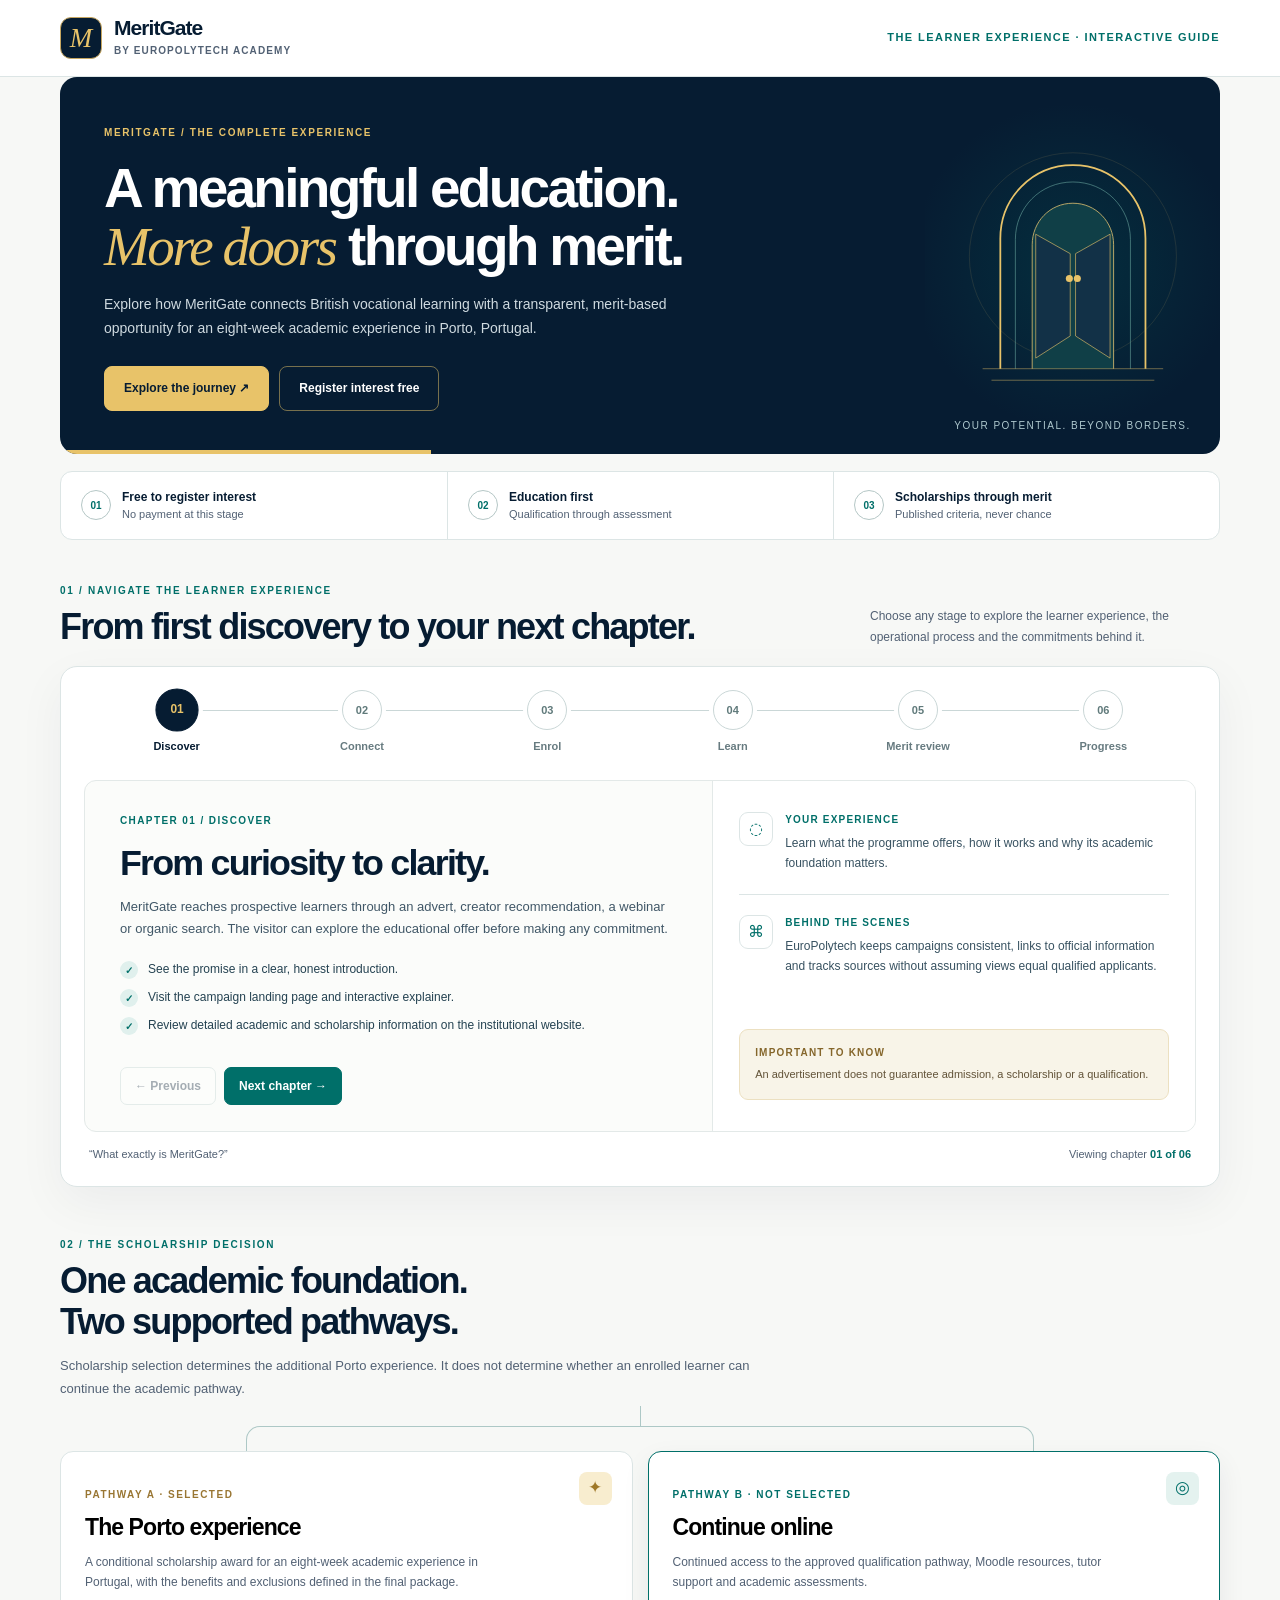
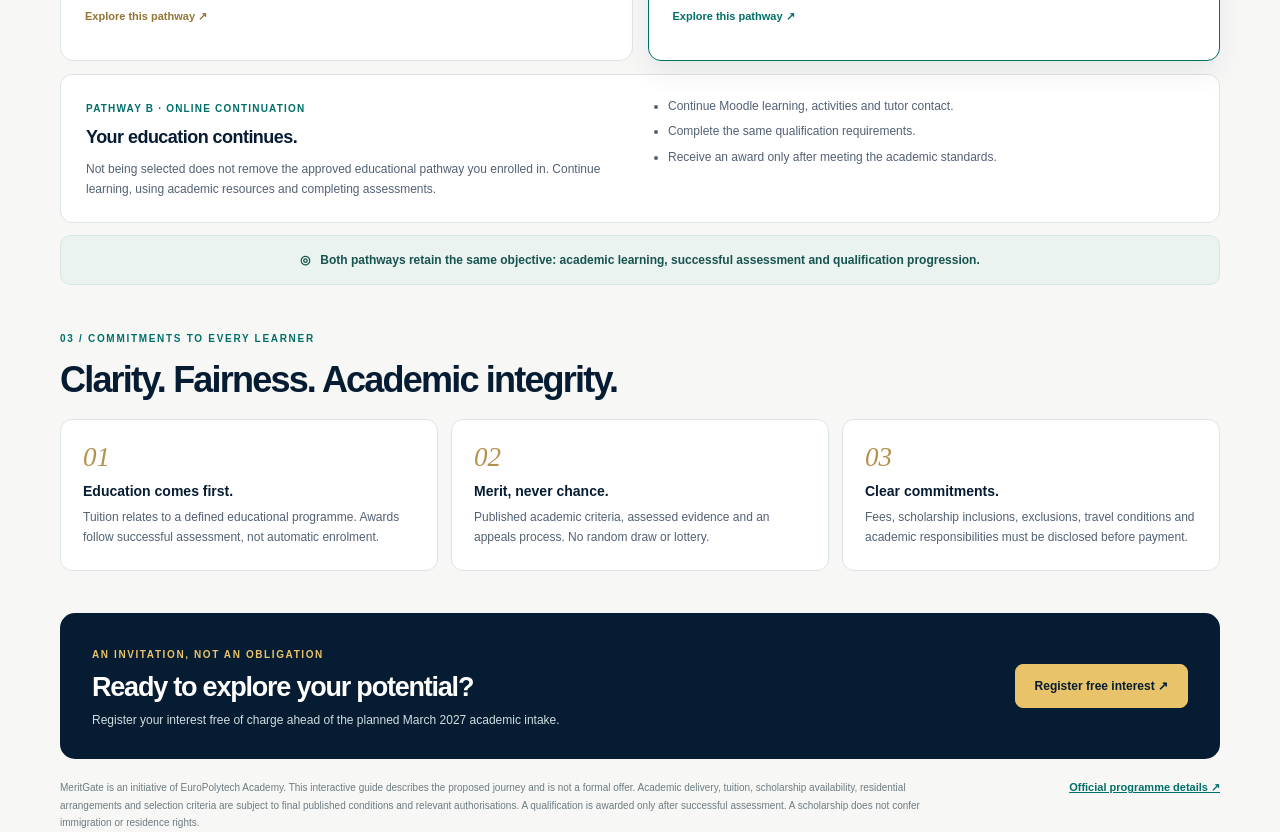
==== meritgate-journey/index.html @ 442c9c6f "Add self-contained MeritGate interactive learner journey" ====
<!doctype html>
<html lang="en-GB">
<head>
<meta charset="utf-8">
<meta name="viewport" content="width=device-width,initial-scale=1">
<meta name="theme-color" content="#061C32">
<meta name="description" content="Explore the MeritGate learner experience, from free interest registration and academic study to transparent merit-based scholarship selection and qualification completion.">
<title>MeritGate | Your Learner Journey</title>
<style>
:root{--navy:#061C32;--navy2:#123448;--teal:#006F69;--gold:#E8C369;--ivory:#FAF9F6;--slate:#526174;--line:#DCE5E5;--bg:#F7F8F6;--white:#fff;--font:Inter,'Segoe UI',Arial,sans-serif;--serif:Georgia,'Times New Roman',serif}
*{box-sizing:border-box}html{scroll-behavior:smooth}body{margin:0;background:var(--bg);font-family:var(--font);color:var(--navy);-webkit-font-smoothing:antialiased;font-size:14px;line-height:1.55}button,a{font:inherit}button:focus-visible,a:focus-visible,summary:focus-visible{outline:3px solid #28A399;outline-offset:4px}a{color:inherit}button{cursor:pointer}.layout{max-width:1216px;padding:0 28px;margin:0 auto}.skip{position:absolute;left:-999px}.skip:focus{left:10px;top:10px;background:#fff;z-index:50;padding:10px}
header{background:#fff;border-bottom:1px solid var(--line)}.masthead{display:flex;justify-content:space-between;align-items:center;min-height:76px;gap:20px}.wordmark{display:flex;align-items:center;gap:12px;text-decoration:none}.mark{width:42px;height:42px;border-radius:11px;background:var(--navy);border:1px solid #C6A660;color:var(--gold);font:italic 27px var(--serif);display:grid;place-items:center}.wm-title{font-size:21px;font-weight:800;letter-spacing:-.045em;line-height:1}.wm-sub{font-size:10px;letter-spacing:.11em;color:var(--slate);font-weight:700;text-transform:uppercase;margin-top:5px}.mast-tag{font-size:11px;color:var(--teal);font-weight:800;letter-spacing:.13em;text-transform:uppercase}
main{padding-top:24px;padding-bottom:26px}.hero{border-radius:17px;background:var(--navy);color:#fff;display:grid;grid-template-columns:minmax(0,1fr) 295px;min-height:310px;overflow:hidden;position:relative}.hero:after{content:"";position:absolute;bottom:0;left:0;width:32%;height:4px;background:var(--gold)}.hero-copy{padding:44px 44px 43px;position:relative;z-index:2}.eyebrow{color:var(--gold);text-transform:uppercase;letter-spacing:.16em;font-weight:800;font-size:10px}.hero h1{font-size:clamp(34px,4.3vw,59px);line-height:1.06;letter-spacing:-.05em;margin:16px 0 17px;max-width:750px;font-weight:770}.hero h1 em{font-family:var(--serif);font-weight:400;color:var(--gold);letter-spacing:-.045em}.hero p{color:#CFDAE0;font-size:14px;max-width:620px;line-height:1.7;margin:0 0 25px}.hero-buttons{display:flex;flex-wrap:wrap;gap:10px}.button{display:inline-flex;align-items:center;justify-content:center;text-align:center;gap:8px;font-weight:800;font-size:12px;text-decoration:none;border-radius:8px;padding:12px 19px;min-height:44px;transition:transform .2s,background .2s;cursor:pointer}.button:hover{transform:translateY(-2px)}.button-primary{background:var(--gold);border:1px solid var(--gold);color:var(--navy)}.button-primary:hover{background:#F1D68B}.button-outline{background:transparent;border:1px solid rgba(232,195,105,.5);color:#fff}.button-outline:hover{background:rgba(255,255,255,.07)}.arch{position:relative;display:flex;align-items:center;justify-content:center;background:radial-gradient(circle at center,rgba(0,111,105,.22),transparent 68%);min-height:310px}.arch svg{width:84%;height:auto}.arch-label{position:absolute;bottom:20px;font-size:10px;color:#AFC9CF;letter-spacing:.15em;text-transform:uppercase}
.facts{background:#fff;border:1px solid var(--line);border-radius:12px;display:grid;grid-template-columns:repeat(3,1fr);margin:17px 0 43px}.fact{padding:16px 20px;display:flex;align-items:center;gap:11px}.fact+.fact{border-left:1px solid var(--line)}.fact-n{display:grid;place-items:center;flex:0 0 30px;width:30px;height:30px;border:1px solid #B5C7C6;border-radius:50%;color:var(--teal);font-size:10px;font-weight:800}.fact strong{display:block;font-size:12px}.fact small{display:block;color:var(--slate);font-size:11px}
.section-head{display:flex;align-items:end;justify-content:space-between;gap:20px;margin-bottom:19px}.section-eyebrow{font-size:10px;letter-spacing:.17em;color:var(--teal);font-weight:850;text-transform:uppercase}.section-head h2,.split-intro h2{font-size:clamp(24px,3vw,36px);line-height:1.15;letter-spacing:-.05em;margin:7px 0 0}.section-head p{max-width:350px;margin:0;color:var(--slate);font-size:12px;line-height:1.7}
.explorer{border:1px solid var(--line);background:#fff;border-radius:17px;padding:23px;box-shadow:0 16px 48px rgba(6,28,50,.05)}.stages{position:relative;display:grid;grid-template-columns:repeat(6,1fr);margin-bottom:17px}.stages:before{content:"";position:absolute;height:1px;background:#CAD7D7;top:20px;left:8%;right:8%}.stage{background:transparent;border:0;color:#677B80;text-align:center;position:relative;display:flex;flex-direction:column;align-items:center;gap:8px;padding:0 5px 8px;min-width:0;cursor:pointer;font-size:11px;font-weight:800}.stage-dot{height:40px;width:40px;border-radius:50%;border:1px solid #CAD7D7;display:grid;place-items:center;background:#fff;box-shadow:0 0 0 4px #fff;color:#607A7B;font-size:11px;transition:background .2s,color .2s,border-color .2s,transform .2s}.stage[aria-selected="true"] .stage-dot{background:var(--navy);border-color:var(--navy);color:var(--gold);transform:scale(1.08)}.stage[aria-selected="true"]{color:var(--navy)}.stage.done .stage-dot{background:var(--teal);border-color:var(--teal);color:#fff}
.chapter{display:grid;grid-template-columns:minmax(0,1.13fr) minmax(260px,.87fr);min-height:352px;border:1px solid #E3E9E8;border-radius:12px;overflow:hidden;background:#FBFCFA}.chapter-main{padding:32px 35px 26px;display:flex;flex-direction:column}.chapter-kicker{font-size:10px;letter-spacing:.14em;color:var(--teal);font-weight:850;text-transform:uppercase}.chapter-main h3{font-size:clamp(25px,2.8vw,37px);line-height:1.14;letter-spacing:-.05em;margin:14px 0 12px}.chapter-main>p{color:#405767;font-size:13px;line-height:1.73;margin:0}.checkpoints{padding:0;margin:20px 0 19px;list-style:none;display:grid;gap:9px}.checkpoints li{display:flex;align-items:flex-start;gap:10px;color:#244251;font-size:12px;line-height:1.56}.checkpoints li:before{content:"✓";display:grid;place-items:center;background:#E0F0ED;color:var(--teal);border-radius:50%;width:18px;height:18px;flex:0 0 18px;font-size:10px;font-weight:850;margin-top:1px}.chapter-nav{margin-top:auto;display:flex;gap:8px;align-items:center}.stepbtn{border:1px solid #BBD0CD;color:var(--navy);background:#fff;border-radius:7px;padding:9px 14px;font-size:12px;font-weight:800;cursor:pointer}.stepbtn:hover:not(:disabled){background:#E6F1EF}.stepbtn.next{background:var(--teal);border-color:var(--teal);color:#fff}.stepbtn.next:hover{background:#005651}.stepbtn:disabled{opacity:.35;cursor:not-allowed}.chapter-side{border-left:1px solid #E3E9E8;background:#fff;padding:31px 26px;display:flex;flex-direction:column;gap:21px}.context{display:flex;gap:12px}.context-icon{flex:0 0 34px;width:34px;height:34px;border:1px solid var(--line);border-radius:9px;color:var(--teal);font-size:16px;display:grid;place-items:center}.context label{display:block;font-size:10px;color:var(--teal);text-transform:uppercase;letter-spacing:.12em;font-weight:850;margin-bottom:5px}.context p{color:#385261;font-size:12px;line-height:1.7;margin:0}.context+.context{border-top:1px solid var(--line);padding-top:20px}.assurance{margin-top:auto;background:#F8F4E8;border:1px solid #ECE0C1;padding:15px;border-radius:9px}.assurance strong{display:block;color:#85662B;font-size:10px;text-transform:uppercase;letter-spacing:.12em;margin-bottom:5px}.assurance p{font-size:11px;color:#625338;line-height:1.7;margin:0}.meta{display:flex;justify-content:space-between;gap:12px;padding:14px 5px 0;font-size:11px;color:var(--slate)}.meta strong{color:var(--teal)}
.split{margin:50px 0 0}.split-intro{max-width:740px}.split-intro p{color:var(--slate);font-size:13px;line-height:1.7;margin:13px 0 0}.fork{height:45px;width:68%;margin:6px auto 0;position:relative}.fork:before{content:"";position:absolute;left:50%;top:0;height:20px;border-left:1px solid #ADC8C6}.fork:after{content:"";position:absolute;left:0;right:0;top:20px;height:25px;border-left:1px solid #ADC8C6;border-right:1px solid #ADC8C6;border-top:1px solid #ADC8C6;border-radius:14px 14px 0 0}
.routes{display:grid;grid-template-columns:1fr 1fr;gap:15px}.route{position:relative;min-height:210px;padding:24px;border:1px solid var(--line);background:#fff;border-radius:13px;text-align:left;cursor:pointer;transition:transform .2s,border-color .2s,box-shadow .2s}.route:hover{transform:translateY(-3px)}.route[aria-pressed=true]{border-color:var(--teal);box-shadow:0 11px 28px rgba(6,28,50,.075)}.route.scholar[aria-pressed=true]{border-color:#C5A252}.route-kicker{display:block;font-size:10px;letter-spacing:.15em;text-transform:uppercase;color:var(--teal);font-weight:850}.scholar .route-kicker{color:#997633}.route h3{font-size:23px;letter-spacing:-.04em;line-height:1.15;margin:12px 0}.route p{font-size:12px;line-height:1.66;color:var(--slate);margin:0;max-width:440px}.route-more{display:block;color:var(--teal);font-weight:850;font-size:11px;margin-top:15px}.scholar .route-more{color:#947333}.route-symbol{position:absolute;right:20px;top:20px;width:33px;height:33px;border-radius:8px;display:grid;place-items:center;background:#E4F2EF;color:var(--teal);font-size:17px}.scholar .route-symbol{background:#F8EDCF;color:#9F7828}.route-info{display:grid;grid-template-columns:1fr 1fr;gap:20px;background:#fff;border:1px solid var(--line);padding:22px 25px;border-radius:12px;margin-top:13px;min-height:137px}.route-info small{color:var(--teal);font-weight:850;letter-spacing:.12em;font-size:10px;text-transform:uppercase}.route-info h4{font-size:18px;letter-spacing:-.03em;margin:6px 0 8px}.route-info p,.route-info li{font-size:12px;color:var(--slate);line-height:1.65}.route-info p{margin:0}.route-info ul{margin:0;padding-left:18px}.route-info li+li{margin-top:6px}.converge{margin-top:12px;display:flex;align-items:center;justify-content:center;gap:10px;border:1px solid #D6E6E2;background:#EAF3F0;padding:15px;border-radius:10px;color:#17534F;font-size:12px;font-weight:800;text-align:center}
.principles{margin:46px 0 0}.principle-grid{display:grid;grid-template-columns:repeat(3,1fr);gap:13px;margin-top:19px}.principle{background:#fff;border:1px solid var(--line);border-radius:12px;padding:22px;min-height:145px}.principle b{font:italic 27px var(--serif);color:#B5914E;font-weight:400}.principle h3{font-size:14px;margin:8px 0 5px}.principle p{font-size:12px;color:var(--slate);line-height:1.65;margin:0}.closing{margin-top:42px;background:var(--navy);color:#fff;border-radius:15px;padding:30px 32px;display:flex;justify-content:space-between;align-items:center;gap:20px}.closing h2{letter-spacing:-.045em;font-size:27px;line-height:1.2;margin:7px 0}.closing p{font-size:12px;color:#CFDFE0;margin:0}.closing .button{flex-shrink:0}.footer{padding-top:20px;display:flex;gap:20px;align-items:start;justify-content:space-between}.footer p{font-size:10px;line-height:1.75;color:#6C7B81;margin:0;max-width:880px}.footer a{font-size:11px;font-weight:800;color:var(--teal);white-space:nowrap}
@media(max-width:880px){.hero{grid-template-columns:1fr 220px}.hero-copy{padding:32px}.chapter-main{padding:26px}.chapter-side{padding:24px 20px}.fact{padding:14px}.arch{min-height:275px}}
@media(max-width:700px){.layout{padding:0 14px}.masthead{min-height:68px}.mast-tag{display:none}main{padding-top:13px}.hero{display:block}.hero-copy{padding:32px 23px}.hero h1{font-size:clamp(34px,9vw,49px)}.arch{display:none}.hero-buttons{align-items:stretch}.facts{grid-template-columns:1fr;margin:13px 0 33px}.fact+.fact{border-left:0;border-top:1px solid var(--line)}.fact{padding:11px 16px}.section-head{display:block}.section-head p{margin-top:8px;max-width:none}.explorer{padding:12px;border-radius:14px}.stages{overflow-x:auto;grid-template-columns:repeat(6,82px);padding-bottom:8px;scrollbar-width:thin}.stages:before{display:none}.stage-dot{height:36px;width:36px}.stage{font-size:10px}.chapter{display:block}.chapter-main{padding:25px 20px}.chapter-main h3{font-size:28px}.chapter-side{border-left:0;border-top:1px solid var(--line);padding:22px 20px}.meta{display:block}.meta strong{display:block}.split{margin-top:35px}.fork{display:none}.routes{grid-template-columns:1fr;gap:10px}.route{min-height:0;padding:22px}.route-info{grid-template-columns:1fr;gap:11px;padding:18px}.principle-grid{grid-template-columns:1fr;gap:9px}.principle{min-height:0;padding:17px}.closing{display:block;padding:25px 21px}.closing .button{margin-top:18px;width:100%}.footer{display:block}.footer a{display:block;margin-top:12px}}
@media(max-width:370px){.hero-buttons .button{width:100%}.chapter-main{padding:21px 16px}.chapter-side{padding:20px 16px}}
@media(prefers-reduced-motion:reduce){html{scroll-behavior:auto}*,*:before,*:after{animation-duration:.01ms!important;transition-duration:.01ms!important}}
</style>
</head>
<body>
<a href="#chapters" class="skip">Skip to the journey</a>
<header><div class="layout masthead"><a href="https://www.europolytech.academy/meritgate" target="_blank" rel="noopener noreferrer" class="wordmark" aria-label="MeritGate by EuroPolytech Academy"><span class="mark" aria-hidden="true">M</span><span><span class="wm-title" style="display:block">MeritGate</span><span class="wm-sub" style="display:block">By EuroPolytech Academy</span></span></a><span class="mast-tag">The learner experience · Interactive guide</span></div></header>
<main class="layout">
<section class="hero"><div class="hero-copy"><span class="eyebrow">MeritGate / The complete experience</span><h1>A meaningful education.<br><em>More doors</em> through merit.</h1><p>Explore how MeritGate connects British vocational learning with a transparent, merit-based opportunity for an eight-week academic experience in Porto, Portugal.</p><div class="hero-buttons"><a class="button button-primary" href="#chapters">Explore the journey ↗</a><a class="button button-outline" href="https://forms.europolytech.academy/EuroPolytech/form/MeritGateRegisterInterest/formperma/xgfq8o-lTHXMMDfrGwgv1NJzzJcaIvkWSnB210uYNP4" target="_blank" rel="noopener noreferrer">Register interest free</a></div></div><div class="arch" aria-hidden="true"><svg viewBox="0 0 280 310" fill="none"><circle cx="140" cy="145" r="117" stroke="#E8C369" stroke-opacity=".13"/><path d="M58 272V125C58 79 94 42 140 42c46 0 82 37 82 83v147" stroke="#E8C369" stroke-width="2"/><path d="M75 272V126c0-36 28-65 65-65s65 29 65 65v146" stroke="#74B1A9" stroke-opacity=".6"/><path d="M94 272V132c0-26 20-47 46-47s46 21 46 47v140" fill="#103F47" stroke="#CDB46C"/><path d="m98 260 39-25V142l-39-22zM182 260l-39-25v-93l39-22z" fill="#123147" stroke="#E8C369" stroke-opacity=".7"/><circle cx="136" cy="170" r="4" fill="#E8C369"/><circle cx="145" cy="170" r="4" fill="#E8C369"/><path d="M38 272h204M48 285h184" stroke="#E8C369" stroke-opacity=".5"/></svg><span class="arch-label">Your Potential. Beyond Borders.</span></div></section>
<div class="facts"><div class="fact"><span class="fact-n">01</span><span><strong>Free to register interest</strong><small>No payment at this stage</small></span></div><div class="fact"><span class="fact-n">02</span><span><strong>Education first</strong><small>Qualification through assessment</small></span></div><div class="fact"><span class="fact-n">03</span><span><strong>Scholarships through merit</strong><small>Published criteria, never chance</small></span></div></div>
<section id="chapters" aria-labelledby="chaptersTitle"><div class="section-head"><div><div class="section-eyebrow">01 / Navigate the learner experience</div><h2 id="chaptersTitle">From first discovery to your next chapter.</h2></div><p>Choose any stage to explore the learner experience, the operational process and the commitments behind it.</p></div>
<div class="explorer"><div class="stages" role="tablist" aria-label="Journey chapters" id="stages">
<button type="button" class="stage" role="tab" data-i="0" aria-selected="true" aria-controls="chapter" id="tab0"><span class="stage-dot">01</span><span>Discover</span></button>
<button type="button" class="stage" role="tab" data-i="1" aria-selected="false" aria-controls="chapter" id="tab1"><span class="stage-dot">02</span><span>Connect</span></button>
<button type="button" class="stage" role="tab" data-i="2" aria-selected="false" aria-controls="chapter" id="tab2"><span class="stage-dot">03</span><span>Enrol</span></button>
<button type="button" class="stage" role="tab" data-i="3" aria-selected="false" aria-controls="chapter" id="tab3"><span class="stage-dot">04</span><span>Learn</span></button>
<button type="button" class="stage" role="tab" data-i="4" aria-selected="false" aria-controls="chapter" id="tab4"><span class="stage-dot">05</span><span>Merit review</span></button>
<button type="button" class="stage" role="tab" data-i="5" aria-selected="false" aria-controls="chapter" id="tab5"><span class="stage-dot">06</span><span>Progress</span></button>
</div>
<div class="chapter" id="chapter" role="tabpanel" tabindex="0" aria-labelledby="tab0"><div class="chapter-main"><span class="chapter-kicker" id="chapterKicker">Chapter 01 / Discover</span><h3 id="chapterTitle">From curiosity to clarity.</h3><p id="chapterText">The programme becomes visible through an advert, creator recommendation, an information session or organic search. The learner can explore the academic proposition before committing.</p><ul class="checkpoints" id="checkpoints"></ul><div class="chapter-nav"><button id="prev" type="button" class="stepbtn">← Previous</button><button id="next" type="button" class="stepbtn next">Next chapter →</button></div></div><div class="chapter-side"><div class="context"><span class="context-icon" aria-hidden="true">◌</span><div><label>Your experience</label><p id="experience"></p></div></div><div class="context"><span class="context-icon" aria-hidden="true">⌘</span><div><label>Behind the scenes</label><p id="operations"></p></div></div><div class="assurance"><strong>Important to know</strong><p id="assurance"></p></div></div></div><div class="meta"><span id="question">“What exactly is MeritGate?”</span><span>Viewing chapter <strong id="counter">01 of 06</strong></span></div></div></section>
<section class="split" id="outcomes"><div class="split-intro"><div class="section-eyebrow">02 / The scholarship decision</div><h2>One academic foundation.<br>Two supported pathways.</h2><p>Scholarship selection determines the additional Porto experience. It does not determine whether an enrolled learner can continue the academic pathway.</p></div><div class="fork" aria-hidden="true"></div>
<div class="routes" role="group" aria-label="Select a scholarship outcome">
<button class="route scholar" id="scholar" type="button" aria-pressed="false"><span class="route-symbol" aria-hidden="true">✦</span><span class="route-kicker">Pathway A · Selected</span><h3>The Porto experience</h3><p>A conditional scholarship award for an eight-week academic experience in Portugal, with the benefits and exclusions defined in the final package.</p><span class="route-more">Explore this pathway ↗</span></button>
<button class="route" id="online" type="button" aria-pressed="true"><span class="route-symbol" aria-hidden="true">◎</span><span class="route-kicker">Pathway B · Not selected</span><h3>Continue online</h3><p>Continued access to the approved qualification pathway, Moodle resources, tutor support and academic assessments.</p><span class="route-more">Explore this pathway ↗</span></button>
</div>
<div class="route-info" id="route-info" aria-live="polite" aria-atomic="true"><div><small id="routeKicker">Pathway B · Not selected</small><h4 id="routeTitle"></h4><p id="routeText"></p></div><ul id="routeBullets"></ul></div>
<div class="converge"><span aria-hidden="true">◎</span> Both pathways retain the same objective: academic learning, successful assessment and qualification progression.</div></section>
<section class="principles" aria-labelledby="pTitle"><div class="section-eyebrow">03 / Commitments to every learner</div><div class="section-head" style="margin-top:5px"><h2 id="pTitle">Clarity. Fairness. Academic integrity.</h2></div><div class="principle-grid"><div class="principle"><b>01</b><h3>Education comes first.</h3><p>Tuition relates to a defined educational programme. Awards follow successful assessment, not automatic enrolment.</p></div><div class="principle"><b>02</b><h3>Merit, never chance.</h3><p>Published academic criteria, assessed evidence and an appeals process. No random draw or lottery.</p></div><div class="principle"><b>03</b><h3>Clear commitments.</h3><p>Fees, scholarship inclusions, exclusions, travel conditions and academic responsibilities must be disclosed before payment.</p></div></div></section>
<section class="closing"><div><span class="eyebrow">An invitation, not an obligation</span><h2>Ready to explore your potential?</h2><p>Register your interest free of charge ahead of the planned March 2027 academic intake.</p></div><a class="button button-primary" href="https://forms.europolytech.academy/EuroPolytech/form/MeritGateRegisterInterest/formperma/xgfq8o-lTHXMMDfrGwgv1NJzzJcaIvkWSnB210uYNP4" target="_blank" rel="noopener noreferrer">Register free interest ↗</a></section>
<footer class="footer"><p>MeritGate is an initiative of EuroPolytech Academy. This interactive guide describes the proposed journey and is not a formal offer. Academic delivery, tuition, scholarship availability, residential arrangements and selection criteria are subject to final published conditions and relevant authorisations. A qualification is awarded only after successful assessment. A scholarship does not confer immigration or residence rights.</p><a target="_blank" rel="noopener noreferrer" href="https://www.europolytech.academy/meritgate">Official programme details ↗</a></footer>
</main>
<script>
(function(){
'use strict';
var data=[
{n:'Discover',title:'From curiosity to clarity.',desc:'MeritGate reaches prospective learners through an advert, creator recommendation, a webinar or organic search. The visitor can explore the educational offer before making any commitment.',items:['See the promise in a clear, honest introduction.','Visit the campaign landing page and interactive explainer.','Review detailed academic and scholarship information on the institutional website.'],exp:'Learn what the programme offers, how it works and why its academic foundation matters.',ops:'EuroPolytech keeps campaigns consistent, links to official information and tracks sources without assuming views equal qualified applicants.',note:'An advertisement does not guarantee admission, a scholarship or a qualification.',q:'“What exactly is MeritGate?”'},
{n:'Connect',title:'Register interest. Stay informed.',desc:'The first action is simple and free. Prospective learners can ask to receive MeritGate information without submitting a formal application or making a payment.',items:['Complete the free Zoho expression-of-interest form.','Verify the email address and receive an acknowledgement.','Receive permitted programme updates and optionally follow the WhatsApp Channel.'],exp:'A short form, a clear confirmation and useful answers—without payment pressure.',ops:'Zoho Forms and CRM capture the enquiry, academic interest and campaign source. Communication preferences are respected.',note:'Registering interest is not the same as being admitted or entering scholarship selection.',q:'“Can I explore the offer without paying?”'},
{n:'Enrol',title:'Make an informed decision.',desc:'Once an authorised academic pathway is open, eligible prospects may complete formal admissions, review a specific offer and decide whether the programme is right for them.',items:['Submit a formal application and required eligibility evidence.','Receive an admissions decision, qualification details and actual tuition offer.','Review the contract, scholarship rules and refunds before acceptance and secure payment.'],exp:'Transparent tuition, academic requirements, delivery mode, refund terms and an informed choice.',ops:'The admissions team validates eligibility, issues the offer, records acceptance, verifies Revolut payment and confirms enrolment.',note:'The proposed €600–€800 range is indicative. Paid offers require relevant qualification and delivery approvals.',q:'“What am I buying, and what happens after payment?”'},
{n:'Learn',title:'Build skills. Demonstrate learning.',desc:'Every enrolled learner begins a structured qualification pathway. Academic engagement and assessment provide the foundation of the educational experience.',items:['Receive the welcome pack and complete Moodle induction.','Follow approved teaching, projects and tutor-supported learning.','Submit academic work and receive feedback under the awarding body’s rules.'],exp:'Meaningful study, academic support, clear assessment criteria and evidence of progress.',ops:'EuroPolytech tutors and quality teams support learning, marking and internal verification.',note:'A qualification is earned through successful assessment; it is not automatically awarded for enrolment.',q:'“What will I study and how will I be assessed?”'},
{n:'Merit review',title:'Scholarships are earned—not drawn.',desc:'After a defined learning period, eligible participants can be assessed against published academic criteria using verifiable and comparable evidence.',items:['Understand the criteria and assessment timetable before taking part.','Demonstrate achievement, applied skills and academic reflection.','Receive a documented outcome: selected, reserve or not selected—with an appeals route.'],exp:'An understandable selection process based on academic work rather than luck.',ops:'An appropriately independent panel reviews evidence, applies safeguards and records decisions and appeals.',note:'Scholarship numbers, eligibility, scoring and tie-break rules must be published before paid enrolment.',q:'“How is scholarship merit actually judged?”'},
{n:'Progress',title:'Two outcomes. One academic standard.',desc:'Selected scholars may undertake the supported eight-week Porto experience. Other learners continue online. Both pathways lead back to qualification completion and progression.',items:['Receive clear scholarship or continuation information.','Complete the relevant residential or online academic activities.','Finish required assessments, obtain eligible awards and explore further study.'],exp:'Support and an academic next step whether or not you receive the residential scholarship.',ops:'EuroPolytech manages award conditions, individual travel eligibility, continued study, qualification processing and alumni progression.',note:'Residential travel depends on applicable approvals, eligibility, funding and the final scholarship package.',q:'“What happens if I am selected—or not?”'}
];
var routes={scholar:{k:'Pathway A · Scholarship',t:'Your supported Porto experience.',d:'Selected students may accept a conditional eight-week residential scholarship. The academic programme continues as required, and all travel and study conditions must be met.',points:['Defined academic activities and included benefits.','Individual entry and permitted-study checks; exclusions clearly disclosed.','Continued assessments and qualification completion after the experience, where required.']},online:{k:'Pathway B · Online continuation',t:'Your education continues.',d:'Not being selected does not remove the approved educational pathway you enrolled in. Continue learning, using academic resources and completing assessments.',points:['Continue Moodle learning, activities and tutor contact.','Complete the same qualification requirements.','Receive an award only after meeting the academic standards.']}};
var tabs=[].slice.call(document.querySelectorAll('[data-i]'));var active=0;
function el(id){return document.getElementById(id)}
function list(target,items,mode){target.replaceChildren();items.forEach(function(s){var li=document.createElement('li');li.textContent=s;target.appendChild(li)})}
function choose(i,focus){active=Math.min(Math.max(i,0),data.length-1);var d=data[active];tabs.forEach(function(btn,j){btn.setAttribute('aria-selected',String(j===active));btn.classList.toggle('done',j<active);btn.tabIndex=j===active?0:-1});el('chapter').setAttribute('aria-labelledby','tab'+active);el('chapterKicker').textContent='Chapter '+String(active+1).padStart(2,'0')+' / '+d.n;el('chapterTitle').textContent=d.title;el('chapterText').textContent=d.desc;list(el('checkpoints'),d.items);el('experience').textContent=d.exp;el('operations').textContent=d.ops;el('assurance').textContent=d.note;el('question').textContent=d.q;el('counter').textContent=String(active+1).padStart(2,'0')+' of 06';el('prev').disabled=active===0;el('next').textContent=active===5?'Explore the two outcomes ↓':'Next chapter →';tabs[active].scrollIntoView({block:'nearest',inline:'nearest',behavior:'auto'});if(focus)tabs[active].focus({preventScroll:true});notify()}
tabs.forEach(function(b,i){b.addEventListener('click',function(){choose(i)});b.addEventListener('keydown',function(e){var j=null;if(e.key==='ArrowRight')j=(i+1)%tabs.length;else if(e.key==='ArrowLeft')j=(i+tabs.length-1)%tabs.length;else if(e.key==='Home')j=0;else if(e.key==='End')j=tabs.length-1;if(j!==null){e.preventDefault();choose(j,true)}})});
el('prev').addEventListener('click',function(){choose(active-1)});el('next').addEventListener('click',function(){if(active===5){el('outcomes').scrollIntoView({behavior:window.matchMedia('(prefers-reduced-motion: reduce)').matches?'auto':'smooth'});return}choose(active+1)});
function route(name){var d=routes[name];el('scholar').setAttribute('aria-pressed',String(name==='scholar'));el('online').setAttribute('aria-pressed',String(name==='online'));el('routeKicker').textContent=d.k;el('routeTitle').textContent=d.t;el('routeText').textContent=d.d;list(el('routeBullets'),d.points);notify()}
el('scholar').addEventListener('click',function(){route('scholar')});el('online').addEventListener('click',function(){route('online')});
var lastHeight=0;function notify(){var h=Math.ceil(document.documentElement.scrollHeight);if(h!==lastHeight){lastHeight=h;try{window.parent.postMessage({type:'MERITGATE_JOURNEY_HEIGHT',height:h},'*')}catch(e){}}}
if(window.ResizeObserver)new ResizeObserver(notify).observe(document.body);window.addEventListener('load',notify);window.addEventListener('resize',notify);
choose(0);route('online');
})();
</script>
</body></html>
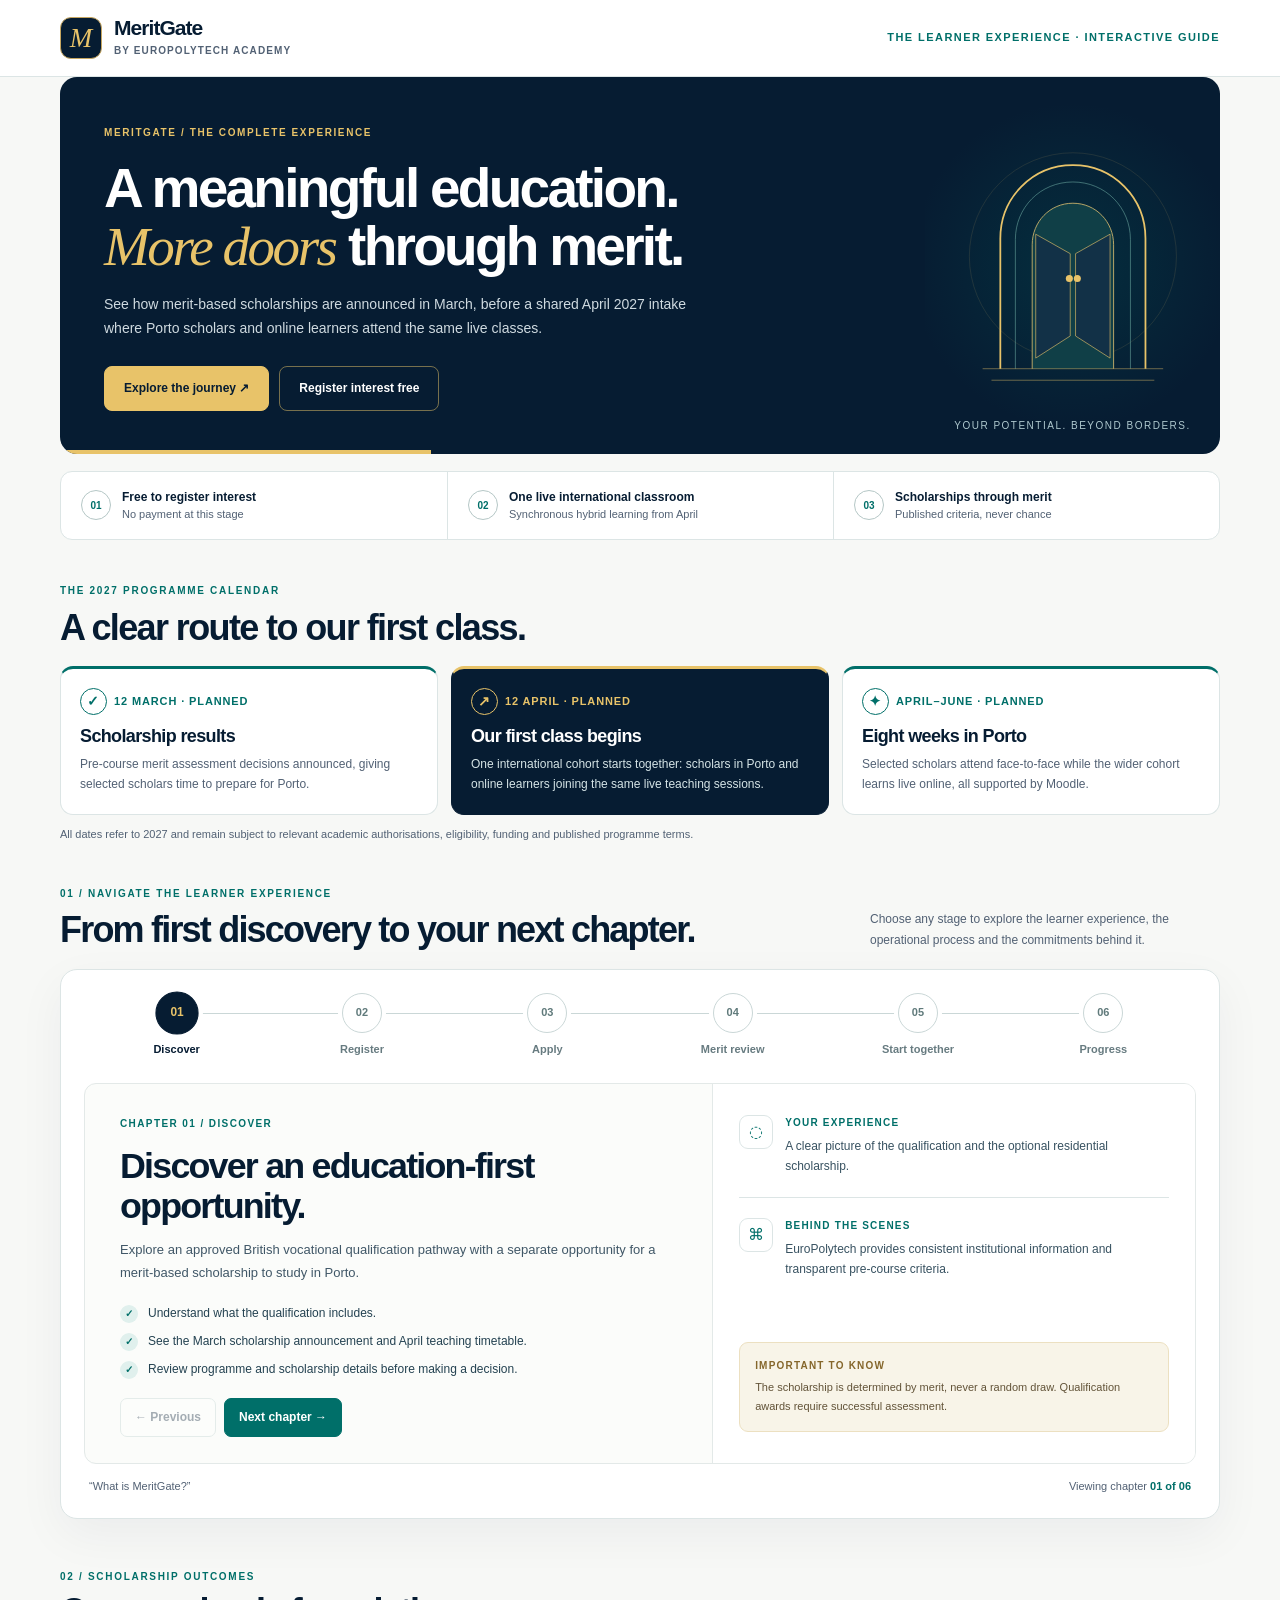
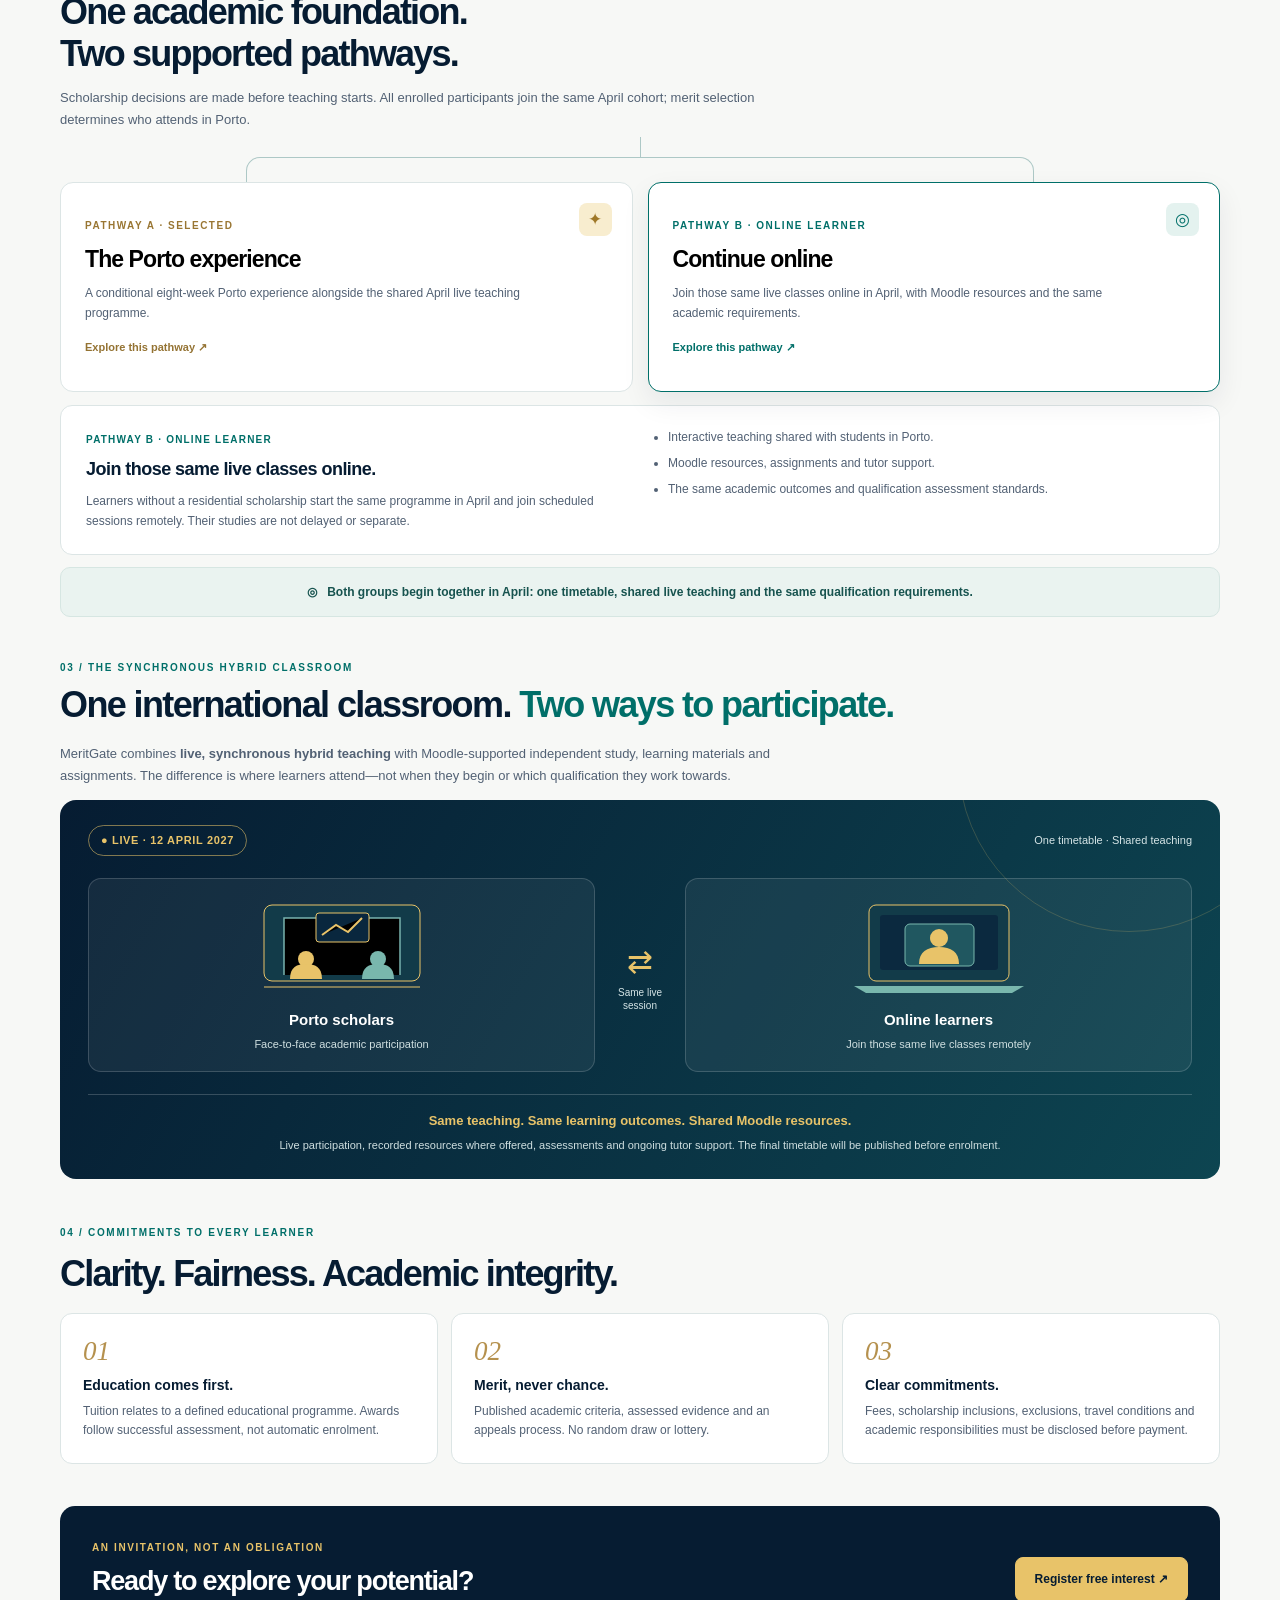
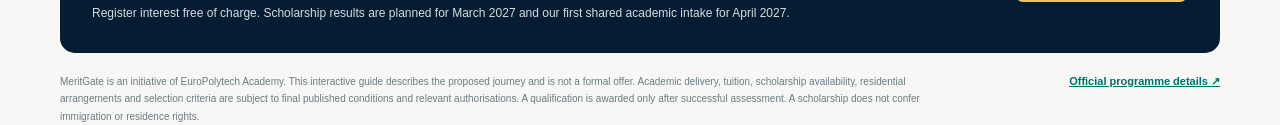
==== commit 940c6bbd: "MeritGate: March scholarship results, April hybrid intake and new illustrated journey" ====
--- a/meritgate-journey/index.html
+++ b/meritgate-journey/index.html
@@ -22,58 +22,100 @@
 @media(max-width:700px){.layout{padding:0 14px}.masthead{min-height:68px}.mast-tag{display:none}main{padding-top:13px}.hero{display:block}.hero-copy{padding:32px 23px}.hero h1{font-size:clamp(34px,9vw,49px)}.arch{display:none}.hero-buttons{align-items:stretch}.facts{grid-template-columns:1fr;margin:13px 0 33px}.fact+.fact{border-left:0;border-top:1px solid var(--line)}.fact{padding:11px 16px}.section-head{display:block}.section-head p{margin-top:8px;max-width:none}.explorer{padding:12px;border-radius:14px}.stages{overflow-x:auto;grid-template-columns:repeat(6,82px);padding-bottom:8px;scrollbar-width:thin}.stages:before{display:none}.stage-dot{height:36px;width:36px}.stage{font-size:10px}.chapter{display:block}.chapter-main{padding:25px 20px}.chapter-main h3{font-size:28px}.chapter-side{border-left:0;border-top:1px solid var(--line);padding:22px 20px}.meta{display:block}.meta strong{display:block}.split{margin-top:35px}.fork{display:none}.routes{grid-template-columns:1fr;gap:10px}.route{min-height:0;padding:22px}.route-info{grid-template-columns:1fr;gap:11px;padding:18px}.principle-grid{grid-template-columns:1fr;gap:9px}.principle{min-height:0;padding:17px}.closing{display:block;padding:25px 21px}.closing .button{margin-top:18px;width:100%}.footer{display:block}.footer a{display:block;margin-top:12px}}
 @media(max-width:370px){.hero-buttons .button{width:100%}.chapter-main{padding:21px 16px}.chapter-side{padding:20px 16px}}
 @media(prefers-reduced-motion:reduce){html{scroll-behavior:auto}*,*:before,*:after{animation-duration:.01ms!important;transition-duration:.01ms!important}}
+.embedded header{display:none}.embedded main{padding-top:0;padding-bottom:5px}.embedded .footer{display:none}.embedded .layout{max-width:1216px}
+/* Programme milestones: visually accessible and fully responsive */
+.mg2027{margin:0 0 43px}.mg2027 h2,.mgclass h2{font-size:clamp(25px,3vw,36px);letter-spacing:-.045em;line-height:1.2;margin:7px 0 17px}
+.mg-milestones{display:grid;grid-template-columns:repeat(3,minmax(0,1fr));gap:13px}
+.mg-milestone{border-radius:13px;background:#fff;border:1px solid var(--line);border-top:3px solid var(--teal);padding:19px;min-width:0}
+.mg-milestone.featured{background:var(--navy);border-color:var(--navy);border-top-color:var(--gold);color:white}
+.mg-date{font-size:11px;font-weight:850;color:var(--teal);letter-spacing:.08em;text-transform:uppercase;display:flex;align-items:center;gap:7px}
+.mg-milestone.featured .mg-date{color:var(--gold)}
+.mg-icon{border-radius:50%;width:27px;height:27px;border:1px solid currentColor;display:grid;place-items:center;font-size:14px;flex-shrink:0}
+.mg-milestone h3{font-size:18px;margin:11px 0 8px;line-height:1.2;letter-spacing:-.035em}
+.mg-milestone p{font-size:12px;color:var(--slate);line-height:1.65;margin:0}.mg-milestone.featured p{color:#D5E4E6}
+.mg-smallprint{margin:11px 0 0;color:var(--slate);font-size:11px}
+.mgclass{margin:43px 0 0}.mgclass>p{color:var(--slate);font-size:13px;max-width:780px;line-height:1.7}
+.mg-illustration{border-radius:16px;background:linear-gradient(120deg,#061C32,#0D4551);padding:25px 28px;position:relative;overflow:hidden;color:#fff}
+.mg-illustration:after{content:"";position:absolute;top:-210px;right:-80px;border-radius:50%;width:340px;height:340px;border:1px solid rgba(232,195,105,.2);pointer-events:none}
+.mg-live{display:flex;justify-content:space-between;gap:12px;align-items:center;color:#D5E4E6;font-size:11px}
+.mg-live strong{color:var(--gold);border:1px solid rgba(232,195,105,.55);padding:6px 12px;border-radius:20px;font-size:11px;letter-spacing:.06em}
+.mg-pair{display:grid;grid-template-columns:minmax(0,1fr) 66px minmax(0,1fr);gap:12px;align-items:center;margin:22px 0}
+.mg-mode{border:1px solid rgba(255,255,255,.17);background:rgba(255,255,255,.06);border-radius:13px;padding:18px 12px;text-align:center;min-width:0}
+.mg-mode svg{display:block;width:min(100%,180px);height:100px;margin:0 auto 11px}
+.mg-mode strong{display:block;font-size:15px}.mg-mode p{font-size:11px;line-height:1.55;color:#CFDFE0;margin:5px auto 0;max-width:260px}
+.mg-link{text-align:center;color:var(--gold);font-size:31px}.mg-link small{display:block;color:#D5E4E6;font-size:10px;line-height:1.35}
+.mg-common{text-align:center;border-top:1px solid rgba(255,255,255,.19);padding:15px 0 0}
+.mg-common strong{font-size:13px;color:var(--gold)}.mg-common p{font-size:11px;color:#CFDFE0;margin:5px 0 0}
+@media(max-width:700px){.mg-milestones{grid-template-columns:1fr;gap:9px}.mg-milestone{padding:16px}.mgclass{margin-top:32px}.mg-illustration{padding:15px 12px}.mg-pair{grid-template-columns:1fr;gap:8px;margin:14px 0}.mg-mode{padding:12px}.mg-mode svg{height:77px}.mg-link{font-size:23px}.mg-live{font-size:10px}.mg-mode strong{font-size:14px}}
 </style>
 </head>
 <body>
 <a href="#chapters" class="skip">Skip to the journey</a>
 <header><div class="layout masthead"><a href="https://www.europolytech.academy/meritgate" target="_blank" rel="noopener noreferrer" class="wordmark" aria-label="MeritGate by EuroPolytech Academy"><span class="mark" aria-hidden="true">M</span><span><span class="wm-title" style="display:block">MeritGate</span><span class="wm-sub" style="display:block">By EuroPolytech Academy</span></span></a><span class="mast-tag">The learner experience · Interactive guide</span></div></header>
 <main class="layout">
-<section class="hero"><div class="hero-copy"><span class="eyebrow">MeritGate / The complete experience</span><h1>A meaningful education.<br><em>More doors</em> through merit.</h1><p>Explore how MeritGate connects British vocational learning with a transparent, merit-based opportunity for an eight-week academic experience in Porto, Portugal.</p><div class="hero-buttons"><a class="button button-primary" href="#chapters">Explore the journey ↗</a><a class="button button-outline" href="https://forms.europolytech.academy/EuroPolytech/form/MeritGateRegisterInterest/formperma/xgfq8o-lTHXMMDfrGwgv1NJzzJcaIvkWSnB210uYNP4" target="_blank" rel="noopener noreferrer">Register interest free</a></div></div><div class="arch" aria-hidden="true"><svg viewBox="0 0 280 310" fill="none"><circle cx="140" cy="145" r="117" stroke="#E8C369" stroke-opacity=".13"/><path d="M58 272V125C58 79 94 42 140 42c46 0 82 37 82 83v147" stroke="#E8C369" stroke-width="2"/><path d="M75 272V126c0-36 28-65 65-65s65 29 65 65v146" stroke="#74B1A9" stroke-opacity=".6"/><path d="M94 272V132c0-26 20-47 46-47s46 21 46 47v140" fill="#103F47" stroke="#CDB46C"/><path d="m98 260 39-25V142l-39-22zM182 260l-39-25v-93l39-22z" fill="#123147" stroke="#E8C369" stroke-opacity=".7"/><circle cx="136" cy="170" r="4" fill="#E8C369"/><circle cx="145" cy="170" r="4" fill="#E8C369"/><path d="M38 272h204M48 285h184" stroke="#E8C369" stroke-opacity=".5"/></svg><span class="arch-label">Your Potential. Beyond Borders.</span></div></section>
-<div class="facts"><div class="fact"><span class="fact-n">01</span><span><strong>Free to register interest</strong><small>No payment at this stage</small></span></div><div class="fact"><span class="fact-n">02</span><span><strong>Education first</strong><small>Qualification through assessment</small></span></div><div class="fact"><span class="fact-n">03</span><span><strong>Scholarships through merit</strong><small>Published criteria, never chance</small></span></div></div>
+<section class="hero"><div class="hero-copy"><span class="eyebrow">MeritGate / The complete experience</span><h1>A meaningful education.<br><em>More doors</em> through merit.</h1><p>See how merit-based scholarships are announced in March, before a shared April 2027 intake where Porto scholars and online learners attend the same live classes.</p><div class="hero-buttons"><a class="button button-primary" href="#chapters">Explore the journey ↗</a><a class="button button-outline" href="https://forms.europolytech.academy/EuroPolytech/form/MeritGateRegisterInterest/formperma/xgfq8o-lTHXMMDfrGwgv1NJzzJcaIvkWSnB210uYNP4" target="_blank" rel="noopener noreferrer">Register interest free</a></div></div><div class="arch" aria-hidden="true"><svg viewBox="0 0 280 310" fill="none"><circle cx="140" cy="145" r="117" stroke="#E8C369" stroke-opacity=".13"/><path d="M58 272V125C58 79 94 42 140 42c46 0 82 37 82 83v147" stroke="#E8C369" stroke-width="2"/><path d="M75 272V126c0-36 28-65 65-65s65 29 65 65v146" stroke="#74B1A9" stroke-opacity=".6"/><path d="M94 272V132c0-26 20-47 46-47s46 21 46 47v140" fill="#103F47" stroke="#CDB46C"/><path d="m98 260 39-25V142l-39-22zM182 260l-39-25v-93l39-22z" fill="#123147" stroke="#E8C369" stroke-opacity=".7"/><circle cx="136" cy="170" r="4" fill="#E8C369"/><circle cx="145" cy="170" r="4" fill="#E8C369"/><path d="M38 272h204M48 285h184" stroke="#E8C369" stroke-opacity=".5"/></svg><span class="arch-label">Your Potential. Beyond Borders.</span></div></section>
+<div class="facts"><div class="fact"><span class="fact-n">01</span><span><strong>Free to register interest</strong><small>No payment at this stage</small></span></div><div class="fact"><span class="fact-n">02</span><span><strong>One live international classroom</strong><small>Synchronous hybrid learning from April</small></span></div><div class="fact"><span class="fact-n">03</span><span><strong>Scholarships through merit</strong><small>Published criteria, never chance</small></span></div></div>
+
+<section class="mg2027" aria-labelledby="mgMilestoneHeading">
+  <div class="section-eyebrow">The 2027 programme calendar</div><h2 id="mgMilestoneHeading">A clear route to our first class.</h2>
+  <div class="mg-milestones">
+    <article class="mg-milestone"><div class="mg-date"><span class="mg-icon" aria-hidden="true">✓</span>12 March · Planned</div><h3>Scholarship results</h3><p>Pre-course merit assessment decisions announced, giving selected scholars time to prepare for Porto.</p></article>
+    <article class="mg-milestone featured"><div class="mg-date"><span class="mg-icon" aria-hidden="true">↗</span>12 April · Planned</div><h3>Our first class begins</h3><p>One international cohort starts together: scholars in Porto and online learners joining the same live teaching sessions.</p></article>
+    <article class="mg-milestone"><div class="mg-date"><span class="mg-icon" aria-hidden="true">✦</span>April–June · Planned</div><h3>Eight weeks in Porto</h3><p>Selected scholars attend face-to-face while the wider cohort learns live online, all supported by Moodle.</p></article>
+  </div><p class="mg-smallprint">All dates refer to 2027 and remain subject to relevant academic authorisations, eligibility, funding and published programme terms.</p>
+</section>
 <section id="chapters" aria-labelledby="chaptersTitle"><div class="section-head"><div><div class="section-eyebrow">01 / Navigate the learner experience</div><h2 id="chaptersTitle">From first discovery to your next chapter.</h2></div><p>Choose any stage to explore the learner experience, the operational process and the commitments behind it.</p></div>
 <div class="explorer"><div class="stages" role="tablist" aria-label="Journey chapters" id="stages">
 <button type="button" class="stage" role="tab" data-i="0" aria-selected="true" aria-controls="chapter" id="tab0"><span class="stage-dot">01</span><span>Discover</span></button>
-<button type="button" class="stage" role="tab" data-i="1" aria-selected="false" aria-controls="chapter" id="tab1"><span class="stage-dot">02</span><span>Connect</span></button>
-<button type="button" class="stage" role="tab" data-i="2" aria-selected="false" aria-controls="chapter" id="tab2"><span class="stage-dot">03</span><span>Enrol</span></button>
-<button type="button" class="stage" role="tab" data-i="3" aria-selected="false" aria-controls="chapter" id="tab3"><span class="stage-dot">04</span><span>Learn</span></button>
-<button type="button" class="stage" role="tab" data-i="4" aria-selected="false" aria-controls="chapter" id="tab4"><span class="stage-dot">05</span><span>Merit review</span></button>
+<button type="button" class="stage" role="tab" data-i="1" aria-selected="false" aria-controls="chapter" id="tab1"><span class="stage-dot">02</span><span>Register</span></button>
+<button type="button" class="stage" role="tab" data-i="2" aria-selected="false" aria-controls="chapter" id="tab2"><span class="stage-dot">03</span><span>Apply</span></button>
+<button type="button" class="stage" role="tab" data-i="3" aria-selected="false" aria-controls="chapter" id="tab3"><span class="stage-dot">04</span><span>Merit review</span></button>
+<button type="button" class="stage" role="tab" data-i="4" aria-selected="false" aria-controls="chapter" id="tab4"><span class="stage-dot">05</span><span>Start together</span></button>
 <button type="button" class="stage" role="tab" data-i="5" aria-selected="false" aria-controls="chapter" id="tab5"><span class="stage-dot">06</span><span>Progress</span></button>
 </div>
 <div class="chapter" id="chapter" role="tabpanel" tabindex="0" aria-labelledby="tab0"><div class="chapter-main"><span class="chapter-kicker" id="chapterKicker">Chapter 01 / Discover</span><h3 id="chapterTitle">From curiosity to clarity.</h3><p id="chapterText">The programme becomes visible through an advert, creator recommendation, an information session or organic search. The learner can explore the academic proposition before committing.</p><ul class="checkpoints" id="checkpoints"></ul><div class="chapter-nav"><button id="prev" type="button" class="stepbtn">← Previous</button><button id="next" type="button" class="stepbtn next">Next chapter →</button></div></div><div class="chapter-side"><div class="context"><span class="context-icon" aria-hidden="true">◌</span><div><label>Your experience</label><p id="experience"></p></div></div><div class="context"><span class="context-icon" aria-hidden="true">⌘</span><div><label>Behind the scenes</label><p id="operations"></p></div></div><div class="assurance"><strong>Important to know</strong><p id="assurance"></p></div></div></div><div class="meta"><span id="question">“What exactly is MeritGate?”</span><span>Viewing chapter <strong id="counter">01 of 06</strong></span></div></div></section>
-<section class="split" id="outcomes"><div class="split-intro"><div class="section-eyebrow">02 / The scholarship decision</div><h2>One academic foundation.<br>Two supported pathways.</h2><p>Scholarship selection determines the additional Porto experience. It does not determine whether an enrolled learner can continue the academic pathway.</p></div><div class="fork" aria-hidden="true"></div>
+<section class="split" id="outcomes"><div class="split-intro"><div class="section-eyebrow">02 / Scholarship outcomes</div><h2>One academic foundation.<br>Two supported pathways.</h2><p>Scholarship decisions are made before teaching starts. All enrolled participants join the same April cohort; merit selection determines who attends in Porto.</p></div><div class="fork" aria-hidden="true"></div>
 <div class="routes" role="group" aria-label="Select a scholarship outcome">
-<button class="route scholar" id="scholar" type="button" aria-pressed="false"><span class="route-symbol" aria-hidden="true">✦</span><span class="route-kicker">Pathway A · Selected</span><h3>The Porto experience</h3><p>A conditional scholarship award for an eight-week academic experience in Portugal, with the benefits and exclusions defined in the final package.</p><span class="route-more">Explore this pathway ↗</span></button>
-<button class="route" id="online" type="button" aria-pressed="true"><span class="route-symbol" aria-hidden="true">◎</span><span class="route-kicker">Pathway B · Not selected</span><h3>Continue online</h3><p>Continued access to the approved qualification pathway, Moodle resources, tutor support and academic assessments.</p><span class="route-more">Explore this pathway ↗</span></button>
+<button class="route scholar" id="scholar" type="button" aria-pressed="false"><span class="route-symbol" aria-hidden="true">✦</span><span class="route-kicker">Pathway A · Selected</span><h3>The Porto experience</h3><p>A conditional eight-week Porto experience alongside the shared April live teaching programme.</p><span class="route-more">Explore this pathway ↗</span></button>
+<button class="route" id="online" type="button" aria-pressed="true"><span class="route-symbol" aria-hidden="true">◎</span><span class="route-kicker">Pathway B · Online learner</span><h3>Continue online</h3><p>Join those same live classes online in April, with Moodle resources and the same academic requirements.</p><span class="route-more">Explore this pathway ↗</span></button>
 </div>
-<div class="route-info" id="route-info" aria-live="polite" aria-atomic="true"><div><small id="routeKicker">Pathway B · Not selected</small><h4 id="routeTitle"></h4><p id="routeText"></p></div><ul id="routeBullets"></ul></div>
-<div class="converge"><span aria-hidden="true">◎</span> Both pathways retain the same objective: academic learning, successful assessment and qualification progression.</div></section>
-<section class="principles" aria-labelledby="pTitle"><div class="section-eyebrow">03 / Commitments to every learner</div><div class="section-head" style="margin-top:5px"><h2 id="pTitle">Clarity. Fairness. Academic integrity.</h2></div><div class="principle-grid"><div class="principle"><b>01</b><h3>Education comes first.</h3><p>Tuition relates to a defined educational programme. Awards follow successful assessment, not automatic enrolment.</p></div><div class="principle"><b>02</b><h3>Merit, never chance.</h3><p>Published academic criteria, assessed evidence and an appeals process. No random draw or lottery.</p></div><div class="principle"><b>03</b><h3>Clear commitments.</h3><p>Fees, scholarship inclusions, exclusions, travel conditions and academic responsibilities must be disclosed before payment.</p></div></div></section>
-<section class="closing"><div><span class="eyebrow">An invitation, not an obligation</span><h2>Ready to explore your potential?</h2><p>Register your interest free of charge ahead of the planned March 2027 academic intake.</p></div><a class="button button-primary" href="https://forms.europolytech.academy/EuroPolytech/form/MeritGateRegisterInterest/formperma/xgfq8o-lTHXMMDfrGwgv1NJzzJcaIvkWSnB210uYNP4" target="_blank" rel="noopener noreferrer">Register free interest ↗</a></section>
+<div class="route-info" id="route-info" aria-live="polite" aria-atomic="true"><div><small id="routeKicker">Pathway B · Online learner</small><h4 id="routeTitle"></h4><p id="routeText"></p></div><ul id="routeBullets"></ul></div>
+<div class="converge"><span aria-hidden="true">◎</span> Both groups begin together in April: one timetable, shared live teaching and the same qualification requirements.</div></section>
+
+<section class="mgclass" id="live-classroom" aria-labelledby="mgClassHeading">
+ <div class="section-eyebrow">03 / The synchronous hybrid classroom</div>
+ <h2 id="mgClassHeading">One international classroom. <span style="color:var(--teal)">Two ways to participate.</span></h2>
+ <p>MeritGate combines <strong>live, synchronous hybrid teaching</strong> with Moodle-supported independent study, learning materials and assignments. The difference is where learners attend—not when they begin or which qualification they work towards.</p>
+ <div class="mg-illustration">
+  <div class="mg-live"><strong>● LIVE · 12 APRIL 2027</strong><span>One timetable · Shared teaching</span></div>
+  <div class="mg-pair">
+   <div class="mg-mode"><svg viewBox="0 0 180 100" aria-hidden="true"><rect x="12" y="8" width="156" height="76" rx="8" fill="#123B49" stroke="#E8C369"/><path d="M32 78V21h116v57" stroke="#78B3AE" stroke-width="1.5"/><rect x="64" y="16" width="53" height="29" rx="3" fill="#09273E" stroke="#E8C369"/><path d="m70 38 14-10 12 7 14-14" stroke="#E8C369" stroke-width="2"/><circle cx="54" cy="62" r="8" fill="#E8C369"/><path d="M38 82c0-12 7-15 16-15s16 3 16 15" fill="#E8C369"/><circle cx="126" cy="62" r="8" fill="#79B7AD"/><path d="M110 82c0-12 7-15 16-15s16 3 16 15" fill="#79B7AD"/><path d="M12 90h156" stroke="#E8C369"/></svg><strong>Porto scholars</strong><p>Face-to-face academic participation</p></div>
+   <div class="mg-link" aria-hidden="true">⇄<small>Same live<br>session</small></div>
+   <div class="mg-mode"><svg viewBox="0 0 180 100" aria-hidden="true"><rect x="20" y="8" width="140" height="76" rx="7" fill="#123B49" stroke="#E8C369"/><rect x="31" y="18" width="118" height="55" rx="3" fill="#0B293F"/><rect x="56" y="27" width="69" height="42" rx="5" fill="#205760" stroke="#79B7AD"/><circle cx="90" cy="41" r="9" fill="#E8C369"/><path d="M70 67c0-12 8-17 20-17s20 5 20 17" fill="#E8C369"/><path d="M5 89h170l-12 7H17z" fill="#79B7AD"/></svg><strong>Online learners</strong><p>Join those same live classes remotely</p></div>
+  </div>
+  <div class="mg-common"><strong>Same teaching. Same learning outcomes. Shared Moodle resources.</strong><p>Live participation, recorded resources where offered, assessments and ongoing tutor support. The final timetable will be published before enrolment.</p></div>
+ </div>
+</section>
+<section class="principles" aria-labelledby="pTitle"><div class="section-eyebrow">04 / Commitments to every learner</div><div class="section-head" style="margin-top:5px"><h2 id="pTitle">Clarity. Fairness. Academic integrity.</h2></div><div class="principle-grid"><div class="principle"><b>01</b><h3>Education comes first.</h3><p>Tuition relates to a defined educational programme. Awards follow successful assessment, not automatic enrolment.</p></div><div class="principle"><b>02</b><h3>Merit, never chance.</h3><p>Published academic criteria, assessed evidence and an appeals process. No random draw or lottery.</p></div><div class="principle"><b>03</b><h3>Clear commitments.</h3><p>Fees, scholarship inclusions, exclusions, travel conditions and academic responsibilities must be disclosed before payment.</p></div></div></section>
+<section class="closing"><div><span class="eyebrow">An invitation, not an obligation</span><h2>Ready to explore your potential?</h2><p>Register interest free of charge. Scholarship results are planned for March 2027 and our first shared academic intake for April 2027.</p></div><a class="button button-primary" href="https://forms.europolytech.academy/EuroPolytech/form/MeritGateRegisterInterest/formperma/xgfq8o-lTHXMMDfrGwgv1NJzzJcaIvkWSnB210uYNP4" target="_blank" rel="noopener noreferrer">Register free interest ↗</a></section>
 <footer class="footer"><p>MeritGate is an initiative of EuroPolytech Academy. This interactive guide describes the proposed journey and is not a formal offer. Academic delivery, tuition, scholarship availability, residential arrangements and selection criteria are subject to final published conditions and relevant authorisations. A qualification is awarded only after successful assessment. A scholarship does not confer immigration or residence rights.</p><a target="_blank" rel="noopener noreferrer" href="https://www.europolytech.academy/meritgate">Official programme details ↗</a></footer>
 </main>
 <script>
 (function(){
 'use strict';
-var data=[
-{n:'Discover',title:'From curiosity to clarity.',desc:'MeritGate reaches prospective learners through an advert, creator recommendation, a webinar or organic search. The visitor can explore the educational offer before making any commitment.',items:['See the promise in a clear, honest introduction.','Visit the campaign landing page and interactive explainer.','Review detailed academic and scholarship information on the institutional website.'],exp:'Learn what the programme offers, how it works and why its academic foundation matters.',ops:'EuroPolytech keeps campaigns consistent, links to official information and tracks sources without assuming views equal qualified applicants.',note:'An advertisement does not guarantee admission, a scholarship or a qualification.',q:'“What exactly is MeritGate?”'},
-{n:'Connect',title:'Register interest. Stay informed.',desc:'The first action is simple and free. Prospective learners can ask to receive MeritGate information without submitting a formal application or making a payment.',items:['Complete the free Zoho expression-of-interest form.','Verify the email address and receive an acknowledgement.','Receive permitted programme updates and optionally follow the WhatsApp Channel.'],exp:'A short form, a clear confirmation and useful answers—without payment pressure.',ops:'Zoho Forms and CRM capture the enquiry, academic interest and campaign source. Communication preferences are respected.',note:'Registering interest is not the same as being admitted or entering scholarship selection.',q:'“Can I explore the offer without paying?”'},
-{n:'Enrol',title:'Make an informed decision.',desc:'Once an authorised academic pathway is open, eligible prospects may complete formal admissions, review a specific offer and decide whether the programme is right for them.',items:['Submit a formal application and required eligibility evidence.','Receive an admissions decision, qualification details and actual tuition offer.','Review the contract, scholarship rules and refunds before acceptance and secure payment.'],exp:'Transparent tuition, academic requirements, delivery mode, refund terms and an informed choice.',ops:'The admissions team validates eligibility, issues the offer, records acceptance, verifies Revolut payment and confirms enrolment.',note:'The proposed €600–€800 range is indicative. Paid offers require relevant qualification and delivery approvals.',q:'“What am I buying, and what happens after payment?”'},
-{n:'Learn',title:'Build skills. Demonstrate learning.',desc:'Every enrolled learner begins a structured qualification pathway. Academic engagement and assessment provide the foundation of the educational experience.',items:['Receive the welcome pack and complete Moodle induction.','Follow approved teaching, projects and tutor-supported learning.','Submit academic work and receive feedback under the awarding body’s rules.'],exp:'Meaningful study, academic support, clear assessment criteria and evidence of progress.',ops:'EuroPolytech tutors and quality teams support learning, marking and internal verification.',note:'A qualification is earned through successful assessment; it is not automatically awarded for enrolment.',q:'“What will I study and how will I be assessed?”'},
-{n:'Merit review',title:'Scholarships are earned—not drawn.',desc:'After a defined learning period, eligible participants can be assessed against published academic criteria using verifiable and comparable evidence.',items:['Understand the criteria and assessment timetable before taking part.','Demonstrate achievement, applied skills and academic reflection.','Receive a documented outcome: selected, reserve or not selected—with an appeals route.'],exp:'An understandable selection process based on academic work rather than luck.',ops:'An appropriately independent panel reviews evidence, applies safeguards and records decisions and appeals.',note:'Scholarship numbers, eligibility, scoring and tie-break rules must be published before paid enrolment.',q:'“How is scholarship merit actually judged?”'},
-{n:'Progress',title:'Two outcomes. One academic standard.',desc:'Selected scholars may undertake the supported eight-week Porto experience. Other learners continue online. Both pathways lead back to qualification completion and progression.',items:['Receive clear scholarship or continuation information.','Complete the relevant residential or online academic activities.','Finish required assessments, obtain eligible awards and explore further study.'],exp:'Support and an academic next step whether or not you receive the residential scholarship.',ops:'EuroPolytech manages award conditions, individual travel eligibility, continued study, qualification processing and alumni progression.',note:'Residential travel depends on applicable approvals, eligibility, funding and the final scholarship package.',q:'“What happens if I am selected—or not?”'}
-];
-var routes={scholar:{k:'Pathway A · Scholarship',t:'Your supported Porto experience.',d:'Selected students may accept a conditional eight-week residential scholarship. The academic programme continues as required, and all travel and study conditions must be met.',points:['Defined academic activities and included benefits.','Individual entry and permitted-study checks; exclusions clearly disclosed.','Continued assessments and qualification completion after the experience, where required.']},online:{k:'Pathway B · Online continuation',t:'Your education continues.',d:'Not being selected does not remove the approved educational pathway you enrolled in. Continue learning, using academic resources and completing assessments.',points:['Continue Moodle learning, activities and tutor contact.','Complete the same qualification requirements.','Receive an award only after meeting the academic standards.']}};
-var tabs=[].slice.call(document.querySelectorAll('[data-i]'));var active=0;
+if(window.location.search.indexOf('embed=1')!==-1){document.body.classList.add('embedded')}var data=[{"n":"Discover","title":"Discover an education-first opportunity.","desc":"Explore an approved British vocational qualification pathway with a separate opportunity for a merit-based scholarship to study in Porto.","items":["Understand what the qualification includes.","See the March scholarship announcement and April teaching timetable.","Review programme and scholarship details before making a decision."],"exp":"A clear picture of the qualification and the optional residential scholarship.","ops":"EuroPolytech provides consistent institutional information and transparent pre-course criteria.","note":"The scholarship is determined by merit, never a random draw. Qualification awards require successful assessment.","q":"“What is MeritGate?”"},{"n":"Register","title":"Register your free interest.","desc":"Submit a free, non-binding expression of interest to receive information about the programme and its admissions timetable.","items":["Complete the Zoho interest form.","Verify your email and receive confirmation.","Opt in to updates or follow the public WhatsApp Channel."],"exp":"An easy first step, without payment or an admissions commitment.","ops":"Zoho Forms and CRM keep interest registrations separate from formal enrolment.","note":"Free interest registration is not an academic offer or entry into scholarship selection.","q":"“Can I find out more for free?”"},{"n":"Apply","title":"Apply with all the facts.","desc":"When authorised applications open, review the approved academic pathway, formal tuition offer, eligibility, and the pre-course merit selection policy.","items":["Submit eligibility evidence and formal application materials.","Review the programme timetable, fees, refunds and scholarship conditions.","Complete any published scholarship assessment tasks before the deadline."],"exp":"A transparent academic offer, with clear participation and scholarship requirements.","ops":"Admissions checks eligibility and supporting evidence before accepting an enrolment.","note":"The €600–€800 range is indicative; the final fee and delivery arrangements require approval and publication.","q":"“What will I study and pay for?”"},{"n":"Merit review","title":"Scholarship results in March.","desc":"Scholarship decisions are assessed before classes begin, against published pre-course merit criteria rather than marks from the forthcoming programme.","items":["Complete the published merit assessment requirements.","Receive a transparent selection result: selected, reserve or not selected.","Plan next steps before the shared April teaching intake."],"exp":"A merit-based decision, with clear criteria and an established review mechanism.","ops":"An appropriately independent panel applies scoring rules, documents decisions and addresses appeals.","note":"12 March 2027 is a provisional announcement date, subject to funding and applicable authorisations.","q":"“How can merit be judged before teaching begins?”"},{"n":"Start together","title":"One cohort. One live classroom.","desc":"The planned 12 April 2027 intake begins together. Scholarship recipients attend face-to-face in Porto; online learners join the same interactive classes remotely.","items":["Complete course induction and Moodle onboarding.","Participate in the same scheduled synchronous hybrid sessions.","Access resources, assignments and learning support asynchronously on Moodle."],"exp":"Shared teaching, discussion and academic expectations regardless of location.","ops":"Tutors coordinate on-campus delivery, live remote access and learning support.","note":"Porto attendance and entry conditions depend on the relevant approvals and individual travel eligibility.","q":"“Do online learners join the same live classes?”"},{"n":"Progress","title":"Complete the qualification pathway.","desc":"After the eight-week Porto experience, scholars continue remaining approved academic work online where required. Every learner works towards the same qualification requirements.","items":["Complete academic activities and assessments.","Receive feedback and continued tutor support.","Obtain qualifications after successful assessment and quality assurance."],"exp":"An academically meaningful pathway whether or not you receive the Porto scholarship.","ops":"EuroPolytech manages marking, internal verification, award processing and progression support.","note":"Scholarships do not confer immigration or residence rights; qualifications are never guaranteed.","q":"“What happens after the Porto experience?”"}];
+var routes={"scholar":{"k":"Pathway A · Porto scholar","t":"Study in Porto, in our live classroom.","d":"Selected scholars may undertake an eight-week residential academic experience from the April intake, joining the same core live classes as online participants.","points":["Scholarship benefits and exclusions explained before acceptance.","Academic and travel eligibility requirements apply.","After the residential period, remaining approved studies continue as required."]},"online":{"k":"Pathway B · Online learner","t":"Join those same live classes online.","d":"Learners without a residential scholarship start the same programme in April and join scheduled sessions remotely. Their studies are not delayed or separate.","points":["Interactive teaching shared with students in Porto.","Moodle resources, assignments and tutor support.","The same academic outcomes and qualification assessment standards."]}};
+var tabs=[].slice.call(document.querySelectorAll('[data-i]'));var active=0;var activated=false;
 function el(id){return document.getElementById(id)}
 function list(target,items,mode){target.replaceChildren();items.forEach(function(s){var li=document.createElement('li');li.textContent=s;target.appendChild(li)})}
-function choose(i,focus){active=Math.min(Math.max(i,0),data.length-1);var d=data[active];tabs.forEach(function(btn,j){btn.setAttribute('aria-selected',String(j===active));btn.classList.toggle('done',j<active);btn.tabIndex=j===active?0:-1});el('chapter').setAttribute('aria-labelledby','tab'+active);el('chapterKicker').textContent='Chapter '+String(active+1).padStart(2,'0')+' / '+d.n;el('chapterTitle').textContent=d.title;el('chapterText').textContent=d.desc;list(el('checkpoints'),d.items);el('experience').textContent=d.exp;el('operations').textContent=d.ops;el('assurance').textContent=d.note;el('question').textContent=d.q;el('counter').textContent=String(active+1).padStart(2,'0')+' of 06';el('prev').disabled=active===0;el('next').textContent=active===5?'Explore the two outcomes ↓':'Next chapter →';tabs[active].scrollIntoView({block:'nearest',inline:'nearest',behavior:'auto'});if(focus)tabs[active].focus({preventScroll:true});notify()}
+function choose(i,focus){active=Math.min(Math.max(i,0),data.length-1);var d=data[active];tabs.forEach(function(btn,j){btn.setAttribute('aria-selected',String(j===active));btn.classList.toggle('done',j<active);btn.tabIndex=j===active?0:-1});el('chapter').setAttribute('aria-labelledby','tab'+active);el('chapterKicker').textContent='Chapter '+String(active+1).padStart(2,'0')+' / '+d.n;el('chapterTitle').textContent=d.title;el('chapterText').textContent=d.desc;list(el('checkpoints'),d.items);el('experience').textContent=d.exp;el('operations').textContent=d.ops;el('assurance').textContent=d.note;el('question').textContent=d.q;el('counter').textContent=String(active+1).padStart(2,'0')+' of 06';el('prev').disabled=active===0;el('next').textContent=active===5?'Explore the two outcomes ↓':'Next chapter →';if(activated){tabs[active].scrollIntoView({block:'nearest',inline:'nearest',behavior:'auto'})}if(focus)tabs[active].focus({preventScroll:true});notify()}
 tabs.forEach(function(b,i){b.addEventListener('click',function(){choose(i)});b.addEventListener('keydown',function(e){var j=null;if(e.key==='ArrowRight')j=(i+1)%tabs.length;else if(e.key==='ArrowLeft')j=(i+tabs.length-1)%tabs.length;else if(e.key==='Home')j=0;else if(e.key==='End')j=tabs.length-1;if(j!==null){e.preventDefault();choose(j,true)}})});
 el('prev').addEventListener('click',function(){choose(active-1)});el('next').addEventListener('click',function(){if(active===5){el('outcomes').scrollIntoView({behavior:window.matchMedia('(prefers-reduced-motion: reduce)').matches?'auto':'smooth'});return}choose(active+1)});
 function route(name){var d=routes[name];el('scholar').setAttribute('aria-pressed',String(name==='scholar'));el('online').setAttribute('aria-pressed',String(name==='online'));el('routeKicker').textContent=d.k;el('routeTitle').textContent=d.t;el('routeText').textContent=d.d;list(el('routeBullets'),d.points);notify()}
 el('scholar').addEventListener('click',function(){route('scholar')});el('online').addEventListener('click',function(){route('online')});
 var lastHeight=0;function notify(){var h=Math.ceil(document.documentElement.scrollHeight);if(h!==lastHeight){lastHeight=h;try{window.parent.postMessage({type:'MERITGATE_JOURNEY_HEIGHT',height:h},'*')}catch(e){}}}
 if(window.ResizeObserver)new ResizeObserver(notify).observe(document.body);window.addEventListener('load',notify);window.addEventListener('resize',notify);
-choose(0);route('online');
+choose(0);activated=true;route('online');
 })();
 </script>
 </body></html>
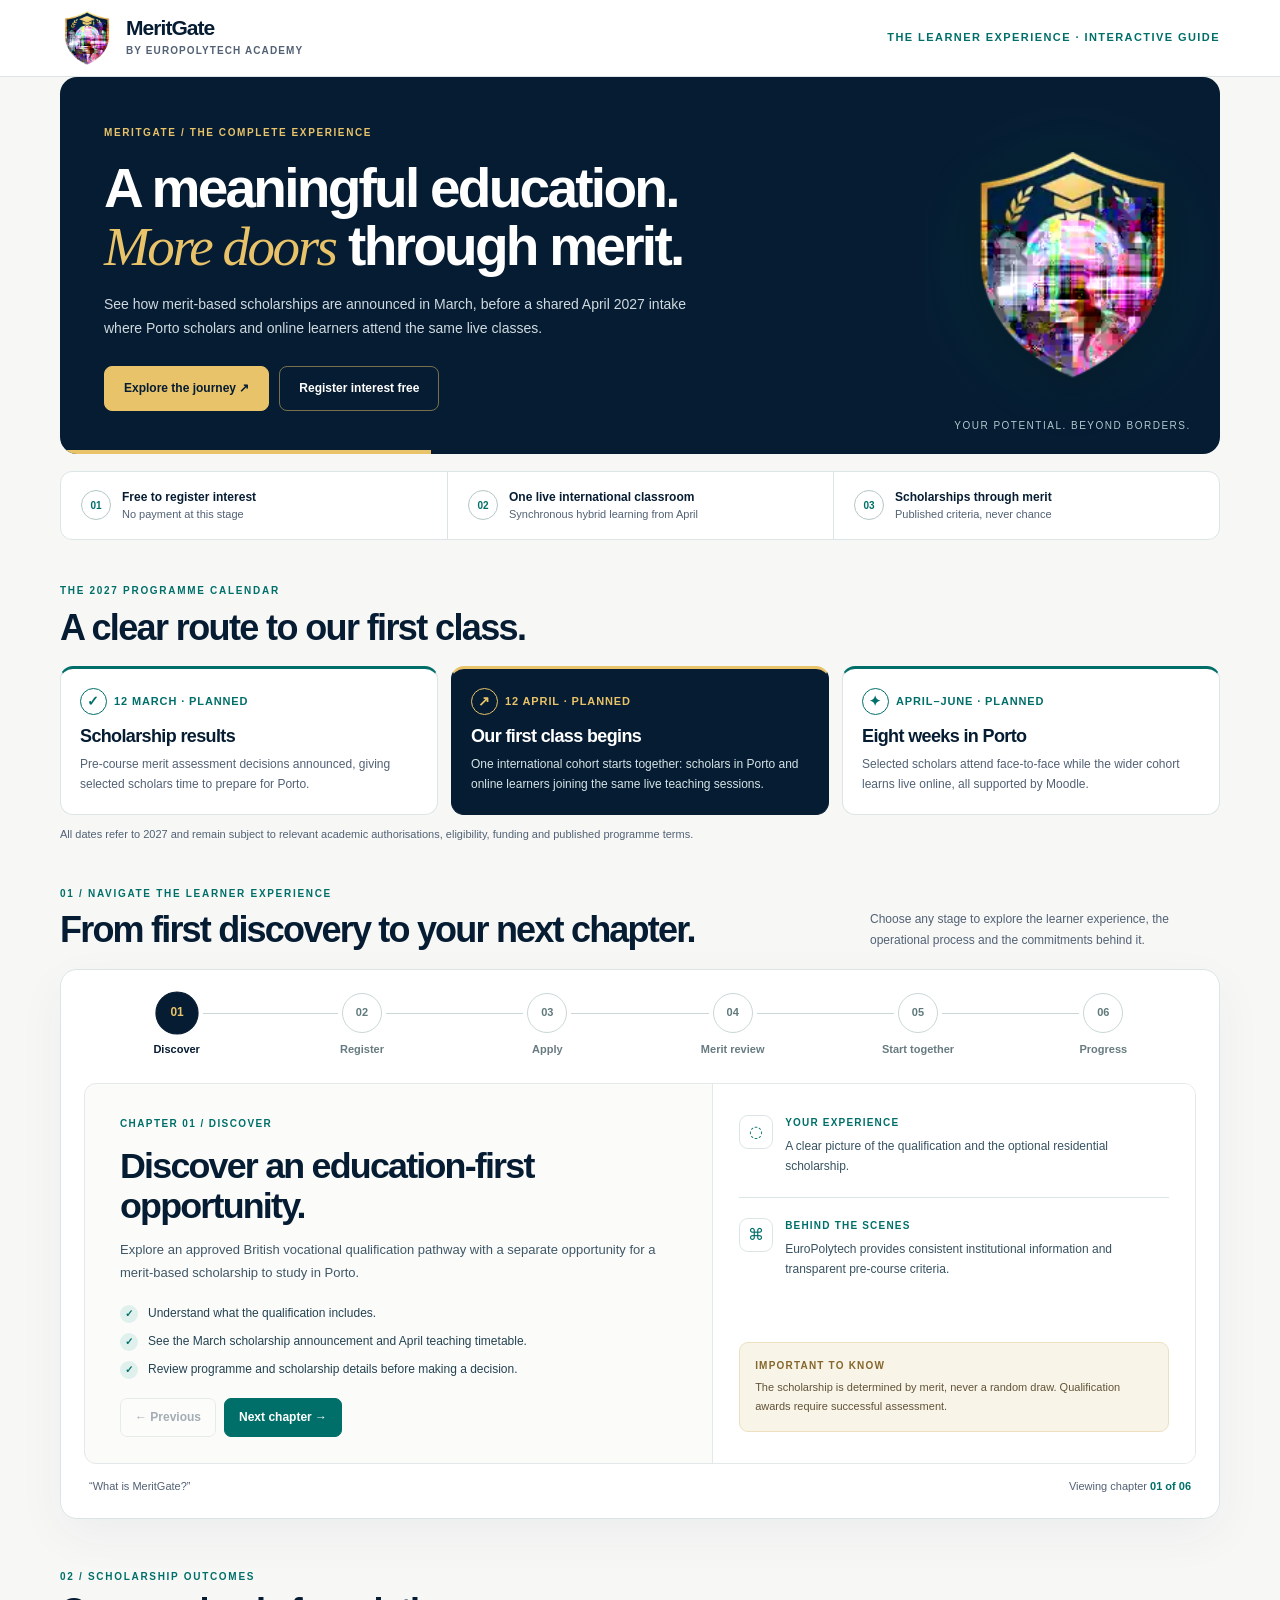
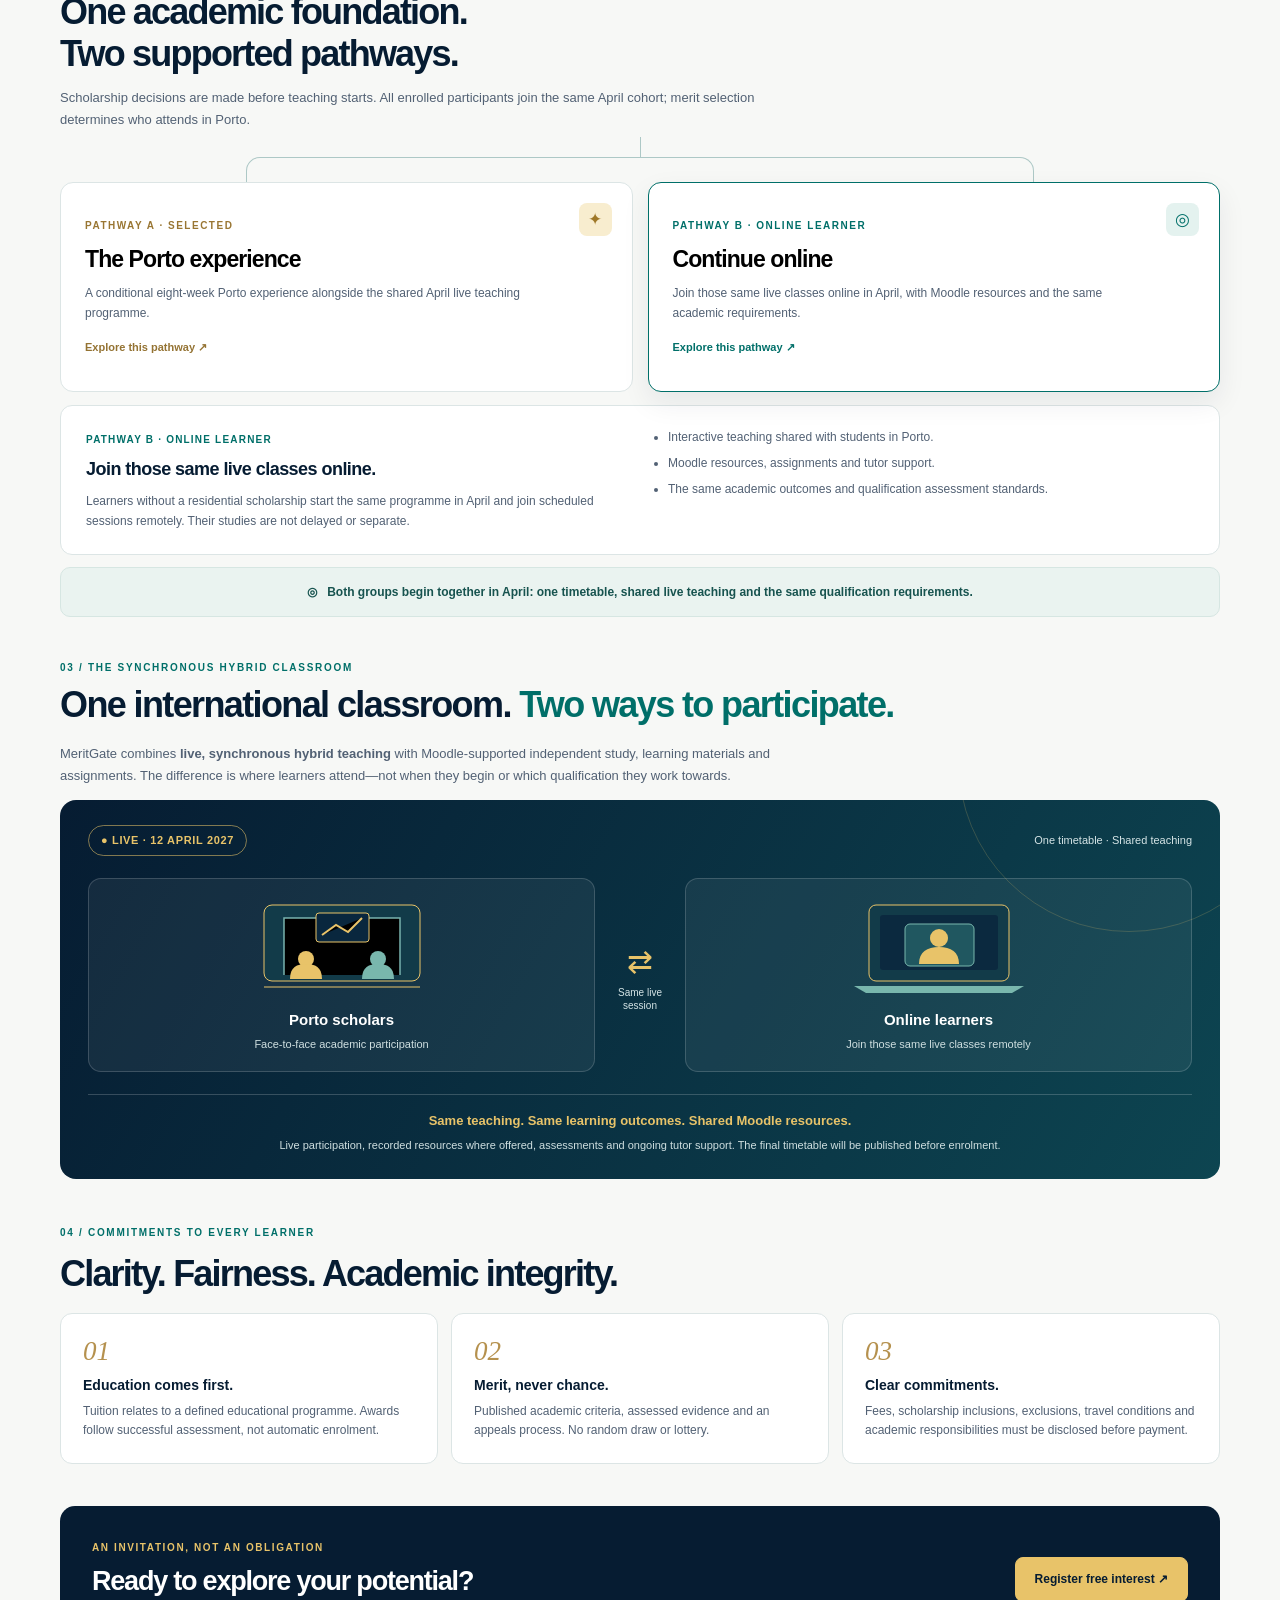
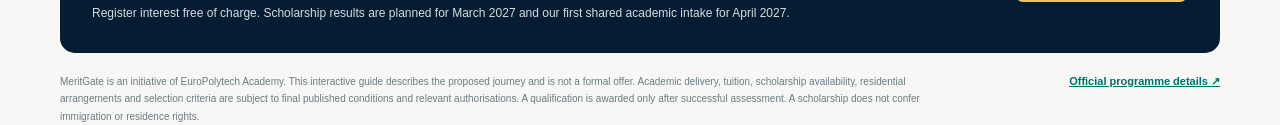
==== commit 43e7f005: "Replace placeholder MeritGate monogram and gateway art with official shield logo" ====
--- a/meritgate-journey/index.html
+++ b/meritgate-journey/index.html
@@ -4,13 +4,14 @@
 <meta charset="utf-8">
 <meta name="viewport" content="width=device-width,initial-scale=1">
 <meta name="theme-color" content="#061C32">
+<link rel="icon" href="./meritgate-logo.svg" type="image/svg+xml">
 <meta name="description" content="Explore the MeritGate learner experience, from free interest registration and academic study to transparent merit-based scholarship selection and qualification completion.">
 <title>MeritGate | Your Learner Journey</title>
 <style>
 :root{--navy:#061C32;--navy2:#123448;--teal:#006F69;--gold:#E8C369;--ivory:#FAF9F6;--slate:#526174;--line:#DCE5E5;--bg:#F7F8F6;--white:#fff;--font:Inter,'Segoe UI',Arial,sans-serif;--serif:Georgia,'Times New Roman',serif}
 *{box-sizing:border-box}html{scroll-behavior:smooth}body{margin:0;background:var(--bg);font-family:var(--font);color:var(--navy);-webkit-font-smoothing:antialiased;font-size:14px;line-height:1.55}button,a{font:inherit}button:focus-visible,a:focus-visible,summary:focus-visible{outline:3px solid #28A399;outline-offset:4px}a{color:inherit}button{cursor:pointer}.layout{max-width:1216px;padding:0 28px;margin:0 auto}.skip{position:absolute;left:-999px}.skip:focus{left:10px;top:10px;background:#fff;z-index:50;padding:10px}
-header{background:#fff;border-bottom:1px solid var(--line)}.masthead{display:flex;justify-content:space-between;align-items:center;min-height:76px;gap:20px}.wordmark{display:flex;align-items:center;gap:12px;text-decoration:none}.mark{width:42px;height:42px;border-radius:11px;background:var(--navy);border:1px solid #C6A660;color:var(--gold);font:italic 27px var(--serif);display:grid;place-items:center}.wm-title{font-size:21px;font-weight:800;letter-spacing:-.045em;line-height:1}.wm-sub{font-size:10px;letter-spacing:.11em;color:var(--slate);font-weight:700;text-transform:uppercase;margin-top:5px}.mast-tag{font-size:11px;color:var(--teal);font-weight:800;letter-spacing:.13em;text-transform:uppercase}
-main{padding-top:24px;padding-bottom:26px}.hero{border-radius:17px;background:var(--navy);color:#fff;display:grid;grid-template-columns:minmax(0,1fr) 295px;min-height:310px;overflow:hidden;position:relative}.hero:after{content:"";position:absolute;bottom:0;left:0;width:32%;height:4px;background:var(--gold)}.hero-copy{padding:44px 44px 43px;position:relative;z-index:2}.eyebrow{color:var(--gold);text-transform:uppercase;letter-spacing:.16em;font-weight:800;font-size:10px}.hero h1{font-size:clamp(34px,4.3vw,59px);line-height:1.06;letter-spacing:-.05em;margin:16px 0 17px;max-width:750px;font-weight:770}.hero h1 em{font-family:var(--serif);font-weight:400;color:var(--gold);letter-spacing:-.045em}.hero p{color:#CFDAE0;font-size:14px;max-width:620px;line-height:1.7;margin:0 0 25px}.hero-buttons{display:flex;flex-wrap:wrap;gap:10px}.button{display:inline-flex;align-items:center;justify-content:center;text-align:center;gap:8px;font-weight:800;font-size:12px;text-decoration:none;border-radius:8px;padding:12px 19px;min-height:44px;transition:transform .2s,background .2s;cursor:pointer}.button:hover{transform:translateY(-2px)}.button-primary{background:var(--gold);border:1px solid var(--gold);color:var(--navy)}.button-primary:hover{background:#F1D68B}.button-outline{background:transparent;border:1px solid rgba(232,195,105,.5);color:#fff}.button-outline:hover{background:rgba(255,255,255,.07)}.arch{position:relative;display:flex;align-items:center;justify-content:center;background:radial-gradient(circle at center,rgba(0,111,105,.22),transparent 68%);min-height:310px}.arch svg{width:84%;height:auto}.arch-label{position:absolute;bottom:20px;font-size:10px;color:#AFC9CF;letter-spacing:.15em;text-transform:uppercase}
+header{background:#fff;border-bottom:1px solid var(--line)}.masthead{display:flex;justify-content:space-between;align-items:center;min-height:76px;gap:20px}.wordmark{display:flex;align-items:center;gap:12px;text-decoration:none}.mark{width:54px;height:54px;object-fit:contain;display:block;flex:0 0 54px}.wm-title{font-size:21px;font-weight:800;letter-spacing:-.045em;line-height:1}.wm-sub{font-size:10px;letter-spacing:.11em;color:var(--slate);font-weight:700;text-transform:uppercase;margin-top:5px}.mast-tag{font-size:11px;color:var(--teal);font-weight:800;letter-spacing:.13em;text-transform:uppercase}
+main{padding-top:24px;padding-bottom:26px}.hero{border-radius:17px;background:var(--navy);color:#fff;display:grid;grid-template-columns:minmax(0,1fr) 295px;min-height:310px;overflow:hidden;position:relative}.hero:after{content:"";position:absolute;bottom:0;left:0;width:32%;height:4px;background:var(--gold)}.hero-copy{padding:44px 44px 43px;position:relative;z-index:2}.eyebrow{color:var(--gold);text-transform:uppercase;letter-spacing:.16em;font-weight:800;font-size:10px}.hero h1{font-size:clamp(34px,4.3vw,59px);line-height:1.06;letter-spacing:-.05em;margin:16px 0 17px;max-width:750px;font-weight:770}.hero h1 em{font-family:var(--serif);font-weight:400;color:var(--gold);letter-spacing:-.045em}.hero p{color:#CFDAE0;font-size:14px;max-width:620px;line-height:1.7;margin:0 0 25px}.hero-buttons{display:flex;flex-wrap:wrap;gap:10px}.button{display:inline-flex;align-items:center;justify-content:center;text-align:center;gap:8px;font-weight:800;font-size:12px;text-decoration:none;border-radius:8px;padding:12px 19px;min-height:44px;transition:transform .2s,background .2s;cursor:pointer}.button:hover{transform:translateY(-2px)}.button-primary{background:var(--gold);border:1px solid var(--gold);color:var(--navy)}.button-primary:hover{background:#F1D68B}.button-outline{background:transparent;border:1px solid rgba(232,195,105,.5);color:#fff}.button-outline:hover{background:rgba(255,255,255,.07)}.arch{position:relative;display:flex;align-items:center;justify-content:center;background:radial-gradient(circle at center,rgba(0,111,105,.22),transparent 68%);min-height:310px}.arch img{width:min(77%,235px);height:auto;object-fit:contain;filter:drop-shadow(0 12px 24px rgba(0,0,0,.26))}.arch-label{position:absolute;bottom:20px;font-size:10px;color:#AFC9CF;letter-spacing:.15em;text-transform:uppercase}
 .facts{background:#fff;border:1px solid var(--line);border-radius:12px;display:grid;grid-template-columns:repeat(3,1fr);margin:17px 0 43px}.fact{padding:16px 20px;display:flex;align-items:center;gap:11px}.fact+.fact{border-left:1px solid var(--line)}.fact-n{display:grid;place-items:center;flex:0 0 30px;width:30px;height:30px;border:1px solid #B5C7C6;border-radius:50%;color:var(--teal);font-size:10px;font-weight:800}.fact strong{display:block;font-size:12px}.fact small{display:block;color:var(--slate);font-size:11px}
 .section-head{display:flex;align-items:end;justify-content:space-between;gap:20px;margin-bottom:19px}.section-eyebrow{font-size:10px;letter-spacing:.17em;color:var(--teal);font-weight:850;text-transform:uppercase}.section-head h2,.split-intro h2{font-size:clamp(24px,3vw,36px);line-height:1.15;letter-spacing:-.05em;margin:7px 0 0}.section-head p{max-width:350px;margin:0;color:var(--slate);font-size:12px;line-height:1.7}
 .explorer{border:1px solid var(--line);background:#fff;border-radius:17px;padding:23px;box-shadow:0 16px 48px rgba(6,28,50,.05)}.stages{position:relative;display:grid;grid-template-columns:repeat(6,1fr);margin-bottom:17px}.stages:before{content:"";position:absolute;height:1px;background:#CAD7D7;top:20px;left:8%;right:8%}.stage{background:transparent;border:0;color:#677B80;text-align:center;position:relative;display:flex;flex-direction:column;align-items:center;gap:8px;padding:0 5px 8px;min-width:0;cursor:pointer;font-size:11px;font-weight:800}.stage-dot{height:40px;width:40px;border-radius:50%;border:1px solid #CAD7D7;display:grid;place-items:center;background:#fff;box-shadow:0 0 0 4px #fff;color:#607A7B;font-size:11px;transition:background .2s,color .2s,border-color .2s,transform .2s}.stage[aria-selected="true"] .stage-dot{background:var(--navy);border-color:var(--navy);color:var(--gold);transform:scale(1.08)}.stage[aria-selected="true"]{color:var(--navy)}.stage.done .stage-dot{background:var(--teal);border-color:var(--teal);color:#fff}
@@ -51,9 +52,9 @@
 </head>
 <body>
 <a href="#chapters" class="skip">Skip to the journey</a>
-<header><div class="layout masthead"><a href="https://www.europolytech.academy/meritgate" target="_blank" rel="noopener noreferrer" class="wordmark" aria-label="MeritGate by EuroPolytech Academy"><span class="mark" aria-hidden="true">M</span><span><span class="wm-title" style="display:block">MeritGate</span><span class="wm-sub" style="display:block">By EuroPolytech Academy</span></span></a><span class="mast-tag">The learner experience · Interactive guide</span></div></header>
+<header><div class="layout masthead"><a href="https://www.europolytech.academy/meritgate" target="_blank" rel="noopener noreferrer" class="wordmark" aria-label="MeritGate by EuroPolytech Academy"><img class="mark" src="./meritgate-logo.svg" width="54" height="54" alt="" decoding="async"><span><span class="wm-title" style="display:block">MeritGate</span><span class="wm-sub" style="display:block">By EuroPolytech Academy</span></span></a><span class="mast-tag">The learner experience · Interactive guide</span></div></header>
 <main class="layout">
-<section class="hero"><div class="hero-copy"><span class="eyebrow">MeritGate / The complete experience</span><h1>A meaningful education.<br><em>More doors</em> through merit.</h1><p>See how merit-based scholarships are announced in March, before a shared April 2027 intake where Porto scholars and online learners attend the same live classes.</p><div class="hero-buttons"><a class="button button-primary" href="#chapters">Explore the journey ↗</a><a class="button button-outline" href="https://forms.europolytech.academy/EuroPolytech/form/MeritGateRegisterInterest/formperma/xgfq8o-lTHXMMDfrGwgv1NJzzJcaIvkWSnB210uYNP4" target="_blank" rel="noopener noreferrer">Register interest free</a></div></div><div class="arch" aria-hidden="true"><svg viewBox="0 0 280 310" fill="none"><circle cx="140" cy="145" r="117" stroke="#E8C369" stroke-opacity=".13"/><path d="M58 272V125C58 79 94 42 140 42c46 0 82 37 82 83v147" stroke="#E8C369" stroke-width="2"/><path d="M75 272V126c0-36 28-65 65-65s65 29 65 65v146" stroke="#74B1A9" stroke-opacity=".6"/><path d="M94 272V132c0-26 20-47 46-47s46 21 46 47v140" fill="#103F47" stroke="#CDB46C"/><path d="m98 260 39-25V142l-39-22zM182 260l-39-25v-93l39-22z" fill="#123147" stroke="#E8C369" stroke-opacity=".7"/><circle cx="136" cy="170" r="4" fill="#E8C369"/><circle cx="145" cy="170" r="4" fill="#E8C369"/><path d="M38 272h204M48 285h184" stroke="#E8C369" stroke-opacity=".5"/></svg><span class="arch-label">Your Potential. Beyond Borders.</span></div></section>
+<section class="hero"><div class="hero-copy"><span class="eyebrow">MeritGate / The complete experience</span><h1>A meaningful education.<br><em>More doors</em> through merit.</h1><p>See how merit-based scholarships are announced in March, before a shared April 2027 intake where Porto scholars and online learners attend the same live classes.</p><div class="hero-buttons"><a class="button button-primary" href="#chapters">Explore the journey ↗</a><a class="button button-outline" href="https://forms.europolytech.academy/EuroPolytech/form/MeritGateRegisterInterest/formperma/xgfq8o-lTHXMMDfrGwgv1NJzzJcaIvkWSnB210uYNP4" target="_blank" rel="noopener noreferrer">Register interest free</a></div></div><div class="arch" aria-hidden="true"><img src="./meritgate-logo.svg" alt="" width="235" height="235" loading="eager" decoding="async"><span class="arch-label">Your Potential. Beyond Borders.</span></div></section>
 <div class="facts"><div class="fact"><span class="fact-n">01</span><span><strong>Free to register interest</strong><small>No payment at this stage</small></span></div><div class="fact"><span class="fact-n">02</span><span><strong>One live international classroom</strong><small>Synchronous hybrid learning from April</small></span></div><div class="fact"><span class="fact-n">03</span><span><strong>Scholarships through merit</strong><small>Published criteria, never chance</small></span></div></div>
 
 <section class="mg2027" aria-labelledby="mgMilestoneHeading">
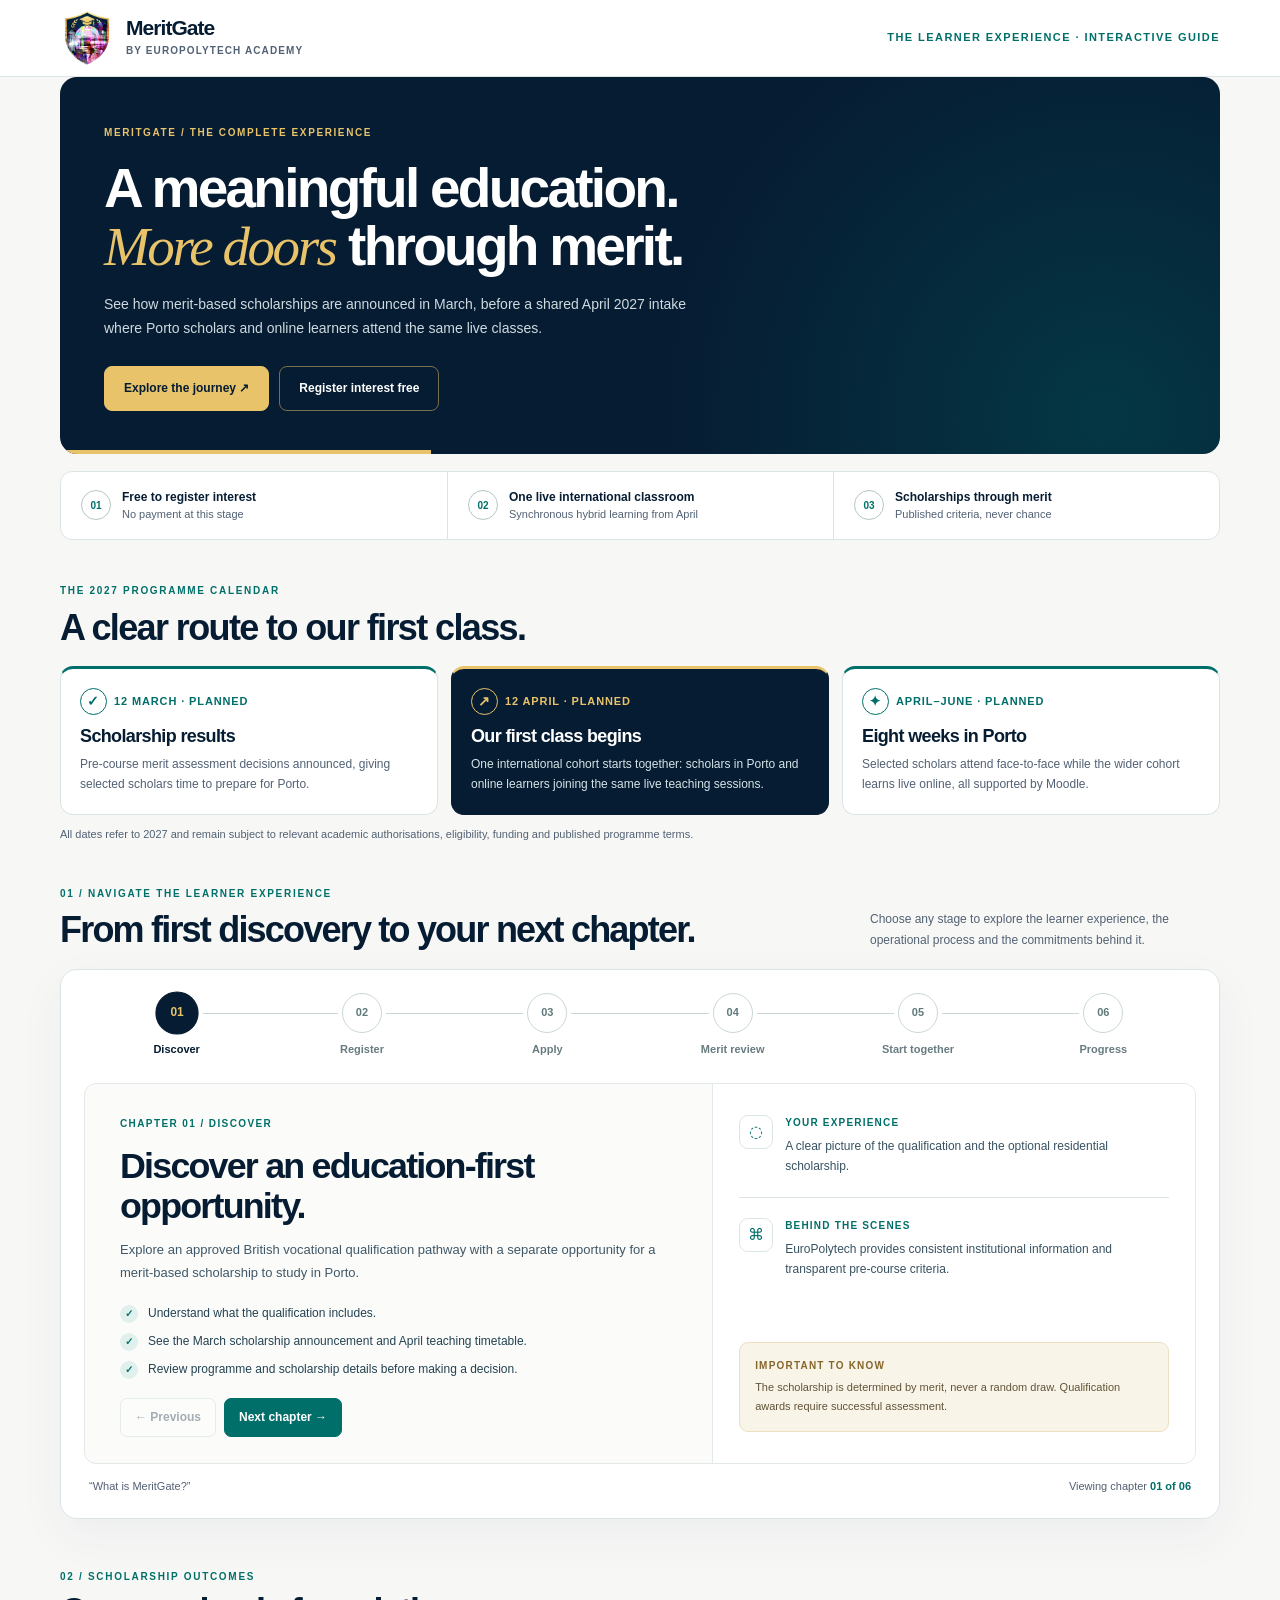
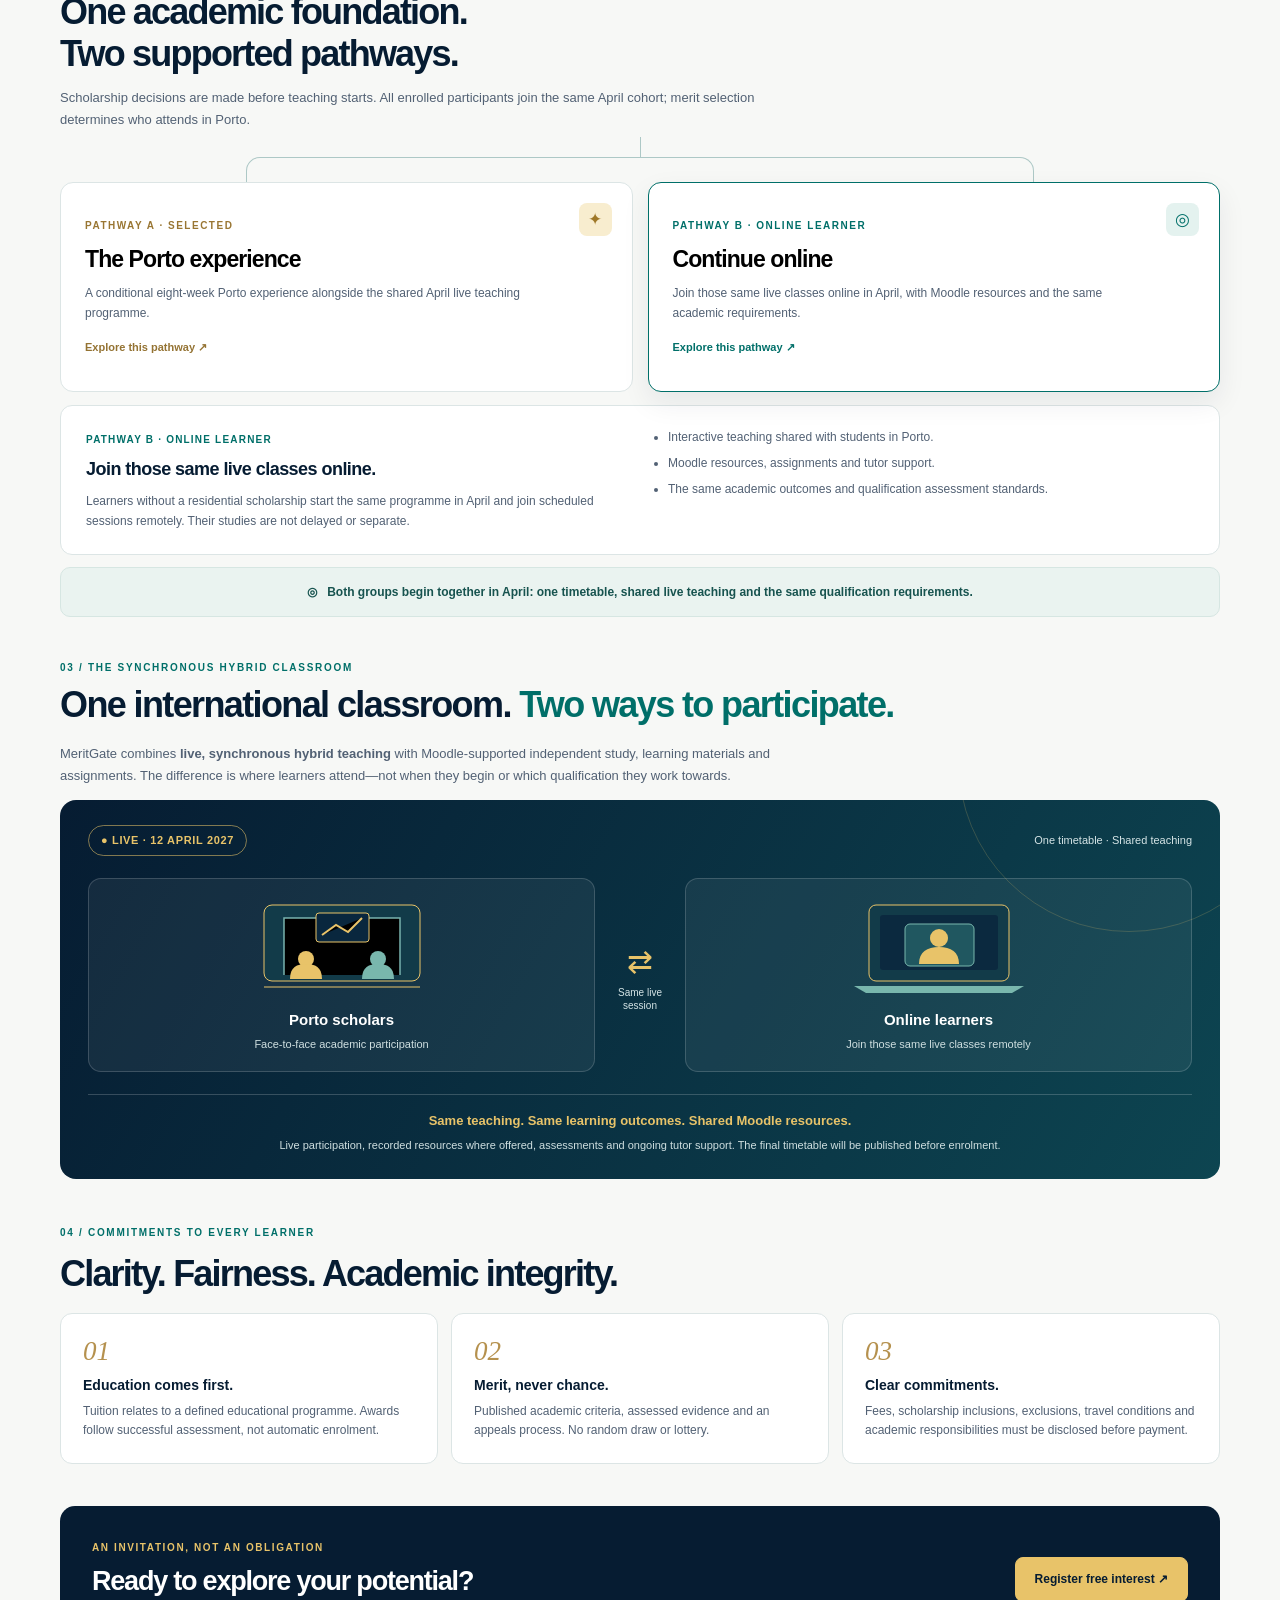
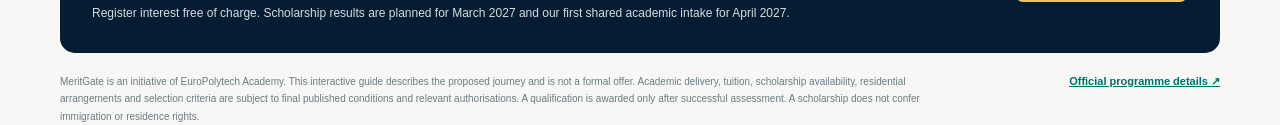
==== commit 27b42063: "Remove duplicate MeritGate logo from hero, keep branding in header only" ====
--- a/meritgate-journey/index.html
+++ b/meritgate-journey/index.html
@@ -11,7 +11,7 @@
 :root{--navy:#061C32;--navy2:#123448;--teal:#006F69;--gold:#E8C369;--ivory:#FAF9F6;--slate:#526174;--line:#DCE5E5;--bg:#F7F8F6;--white:#fff;--font:Inter,'Segoe UI',Arial,sans-serif;--serif:Georgia,'Times New Roman',serif}
 *{box-sizing:border-box}html{scroll-behavior:smooth}body{margin:0;background:var(--bg);font-family:var(--font);color:var(--navy);-webkit-font-smoothing:antialiased;font-size:14px;line-height:1.55}button,a{font:inherit}button:focus-visible,a:focus-visible,summary:focus-visible{outline:3px solid #28A399;outline-offset:4px}a{color:inherit}button{cursor:pointer}.layout{max-width:1216px;padding:0 28px;margin:0 auto}.skip{position:absolute;left:-999px}.skip:focus{left:10px;top:10px;background:#fff;z-index:50;padding:10px}
 header{background:#fff;border-bottom:1px solid var(--line)}.masthead{display:flex;justify-content:space-between;align-items:center;min-height:76px;gap:20px}.wordmark{display:flex;align-items:center;gap:12px;text-decoration:none}.mark{width:54px;height:54px;object-fit:contain;display:block;flex:0 0 54px}.wm-title{font-size:21px;font-weight:800;letter-spacing:-.045em;line-height:1}.wm-sub{font-size:10px;letter-spacing:.11em;color:var(--slate);font-weight:700;text-transform:uppercase;margin-top:5px}.mast-tag{font-size:11px;color:var(--teal);font-weight:800;letter-spacing:.13em;text-transform:uppercase}
-main{padding-top:24px;padding-bottom:26px}.hero{border-radius:17px;background:var(--navy);color:#fff;display:grid;grid-template-columns:minmax(0,1fr) 295px;min-height:310px;overflow:hidden;position:relative}.hero:after{content:"";position:absolute;bottom:0;left:0;width:32%;height:4px;background:var(--gold)}.hero-copy{padding:44px 44px 43px;position:relative;z-index:2}.eyebrow{color:var(--gold);text-transform:uppercase;letter-spacing:.16em;font-weight:800;font-size:10px}.hero h1{font-size:clamp(34px,4.3vw,59px);line-height:1.06;letter-spacing:-.05em;margin:16px 0 17px;max-width:750px;font-weight:770}.hero h1 em{font-family:var(--serif);font-weight:400;color:var(--gold);letter-spacing:-.045em}.hero p{color:#CFDAE0;font-size:14px;max-width:620px;line-height:1.7;margin:0 0 25px}.hero-buttons{display:flex;flex-wrap:wrap;gap:10px}.button{display:inline-flex;align-items:center;justify-content:center;text-align:center;gap:8px;font-weight:800;font-size:12px;text-decoration:none;border-radius:8px;padding:12px 19px;min-height:44px;transition:transform .2s,background .2s;cursor:pointer}.button:hover{transform:translateY(-2px)}.button-primary{background:var(--gold);border:1px solid var(--gold);color:var(--navy)}.button-primary:hover{background:#F1D68B}.button-outline{background:transparent;border:1px solid rgba(232,195,105,.5);color:#fff}.button-outline:hover{background:rgba(255,255,255,.07)}.arch{position:relative;display:flex;align-items:center;justify-content:center;background:radial-gradient(circle at center,rgba(0,111,105,.22),transparent 68%);min-height:310px}.arch img{width:min(77%,235px);height:auto;object-fit:contain;filter:drop-shadow(0 12px 24px rgba(0,0,0,.26))}.arch-label{position:absolute;bottom:20px;font-size:10px;color:#AFC9CF;letter-spacing:.15em;text-transform:uppercase}
+main{padding-top:24px;padding-bottom:26px}.hero{border-radius:17px;background:radial-gradient(circle at 90% 90%,rgba(0,111,105,.32),transparent 40%),var(--navy);color:#fff;display:grid;grid-template-columns:1fr;min-height:310px;overflow:hidden;position:relative}.hero:after{content:"";position:absolute;bottom:0;left:0;width:32%;height:4px;background:var(--gold)}.hero-copy{padding:44px 44px 43px;position:relative;z-index:2;max-width:1000px}.eyebrow{color:var(--gold);text-transform:uppercase;letter-spacing:.16em;font-weight:800;font-size:10px}.hero h1{font-size:clamp(34px,4.3vw,59px);line-height:1.06;letter-spacing:-.05em;margin:16px 0 17px;max-width:750px;font-weight:770}.hero h1 em{font-family:var(--serif);font-weight:400;color:var(--gold);letter-spacing:-.045em}.hero p{color:#CFDAE0;font-size:14px;max-width:620px;line-height:1.7;margin:0 0 25px}.hero-buttons{display:flex;flex-wrap:wrap;gap:10px}.button{display:inline-flex;align-items:center;justify-content:center;text-align:center;gap:8px;font-weight:800;font-size:12px;text-decoration:none;border-radius:8px;padding:12px 19px;min-height:44px;transition:transform .2s,background .2s;cursor:pointer}.button:hover{transform:translateY(-2px)}.button-primary{background:var(--gold);border:1px solid var(--gold);color:var(--navy)}.button-primary:hover{background:#F1D68B}.button-outline{background:transparent;border:1px solid rgba(232,195,105,.5);color:#fff}.button-outline:hover{background:rgba(255,255,255,.07)}.arch{position:relative;display:flex;align-items:center;justify-content:center;background:radial-gradient(circle at center,rgba(0,111,105,.22),transparent 68%);min-height:310px}.arch img{width:min(77%,235px);height:auto;object-fit:contain;filter:drop-shadow(0 12px 24px rgba(0,0,0,.26))}.arch-label{position:absolute;bottom:20px;font-size:10px;color:#AFC9CF;letter-spacing:.15em;text-transform:uppercase}
 .facts{background:#fff;border:1px solid var(--line);border-radius:12px;display:grid;grid-template-columns:repeat(3,1fr);margin:17px 0 43px}.fact{padding:16px 20px;display:flex;align-items:center;gap:11px}.fact+.fact{border-left:1px solid var(--line)}.fact-n{display:grid;place-items:center;flex:0 0 30px;width:30px;height:30px;border:1px solid #B5C7C6;border-radius:50%;color:var(--teal);font-size:10px;font-weight:800}.fact strong{display:block;font-size:12px}.fact small{display:block;color:var(--slate);font-size:11px}
 .section-head{display:flex;align-items:end;justify-content:space-between;gap:20px;margin-bottom:19px}.section-eyebrow{font-size:10px;letter-spacing:.17em;color:var(--teal);font-weight:850;text-transform:uppercase}.section-head h2,.split-intro h2{font-size:clamp(24px,3vw,36px);line-height:1.15;letter-spacing:-.05em;margin:7px 0 0}.section-head p{max-width:350px;margin:0;color:var(--slate);font-size:12px;line-height:1.7}
 .explorer{border:1px solid var(--line);background:#fff;border-radius:17px;padding:23px;box-shadow:0 16px 48px rgba(6,28,50,.05)}.stages{position:relative;display:grid;grid-template-columns:repeat(6,1fr);margin-bottom:17px}.stages:before{content:"";position:absolute;height:1px;background:#CAD7D7;top:20px;left:8%;right:8%}.stage{background:transparent;border:0;color:#677B80;text-align:center;position:relative;display:flex;flex-direction:column;align-items:center;gap:8px;padding:0 5px 8px;min-width:0;cursor:pointer;font-size:11px;font-weight:800}.stage-dot{height:40px;width:40px;border-radius:50%;border:1px solid #CAD7D7;display:grid;place-items:center;background:#fff;box-shadow:0 0 0 4px #fff;color:#607A7B;font-size:11px;transition:background .2s,color .2s,border-color .2s,transform .2s}.stage[aria-selected="true"] .stage-dot{background:var(--navy);border-color:var(--navy);color:var(--gold);transform:scale(1.08)}.stage[aria-selected="true"]{color:var(--navy)}.stage.done .stage-dot{background:var(--teal);border-color:var(--teal);color:#fff}
@@ -54,7 +54,7 @@
 <a href="#chapters" class="skip">Skip to the journey</a>
 <header><div class="layout masthead"><a href="https://www.europolytech.academy/meritgate" target="_blank" rel="noopener noreferrer" class="wordmark" aria-label="MeritGate by EuroPolytech Academy"><img class="mark" src="./meritgate-logo.svg" width="54" height="54" alt="" decoding="async"><span><span class="wm-title" style="display:block">MeritGate</span><span class="wm-sub" style="display:block">By EuroPolytech Academy</span></span></a><span class="mast-tag">The learner experience · Interactive guide</span></div></header>
 <main class="layout">
-<section class="hero"><div class="hero-copy"><span class="eyebrow">MeritGate / The complete experience</span><h1>A meaningful education.<br><em>More doors</em> through merit.</h1><p>See how merit-based scholarships are announced in March, before a shared April 2027 intake where Porto scholars and online learners attend the same live classes.</p><div class="hero-buttons"><a class="button button-primary" href="#chapters">Explore the journey ↗</a><a class="button button-outline" href="https://forms.europolytech.academy/EuroPolytech/form/MeritGateRegisterInterest/formperma/xgfq8o-lTHXMMDfrGwgv1NJzzJcaIvkWSnB210uYNP4" target="_blank" rel="noopener noreferrer">Register interest free</a></div></div><div class="arch" aria-hidden="true"><img src="./meritgate-logo.svg" alt="" width="235" height="235" loading="eager" decoding="async"><span class="arch-label">Your Potential. Beyond Borders.</span></div></section>
+<section class="hero"><div class="hero-copy"><span class="eyebrow">MeritGate / The complete experience</span><h1>A meaningful education.<br><em>More doors</em> through merit.</h1><p>See how merit-based scholarships are announced in March, before a shared April 2027 intake where Porto scholars and online learners attend the same live classes.</p><div class="hero-buttons"><a class="button button-primary" href="#chapters">Explore the journey ↗</a><a class="button button-outline" href="https://forms.europolytech.academy/EuroPolytech/form/MeritGateRegisterInterest/formperma/xgfq8o-lTHXMMDfrGwgv1NJzzJcaIvkWSnB210uYNP4" target="_blank" rel="noopener noreferrer">Register interest free</a></div></div></section>
 <div class="facts"><div class="fact"><span class="fact-n">01</span><span><strong>Free to register interest</strong><small>No payment at this stage</small></span></div><div class="fact"><span class="fact-n">02</span><span><strong>One live international classroom</strong><small>Synchronous hybrid learning from April</small></span></div><div class="fact"><span class="fact-n">03</span><span><strong>Scholarships through merit</strong><small>Published criteria, never chance</small></span></div></div>
 
 <section class="mg2027" aria-labelledby="mgMilestoneHeading">
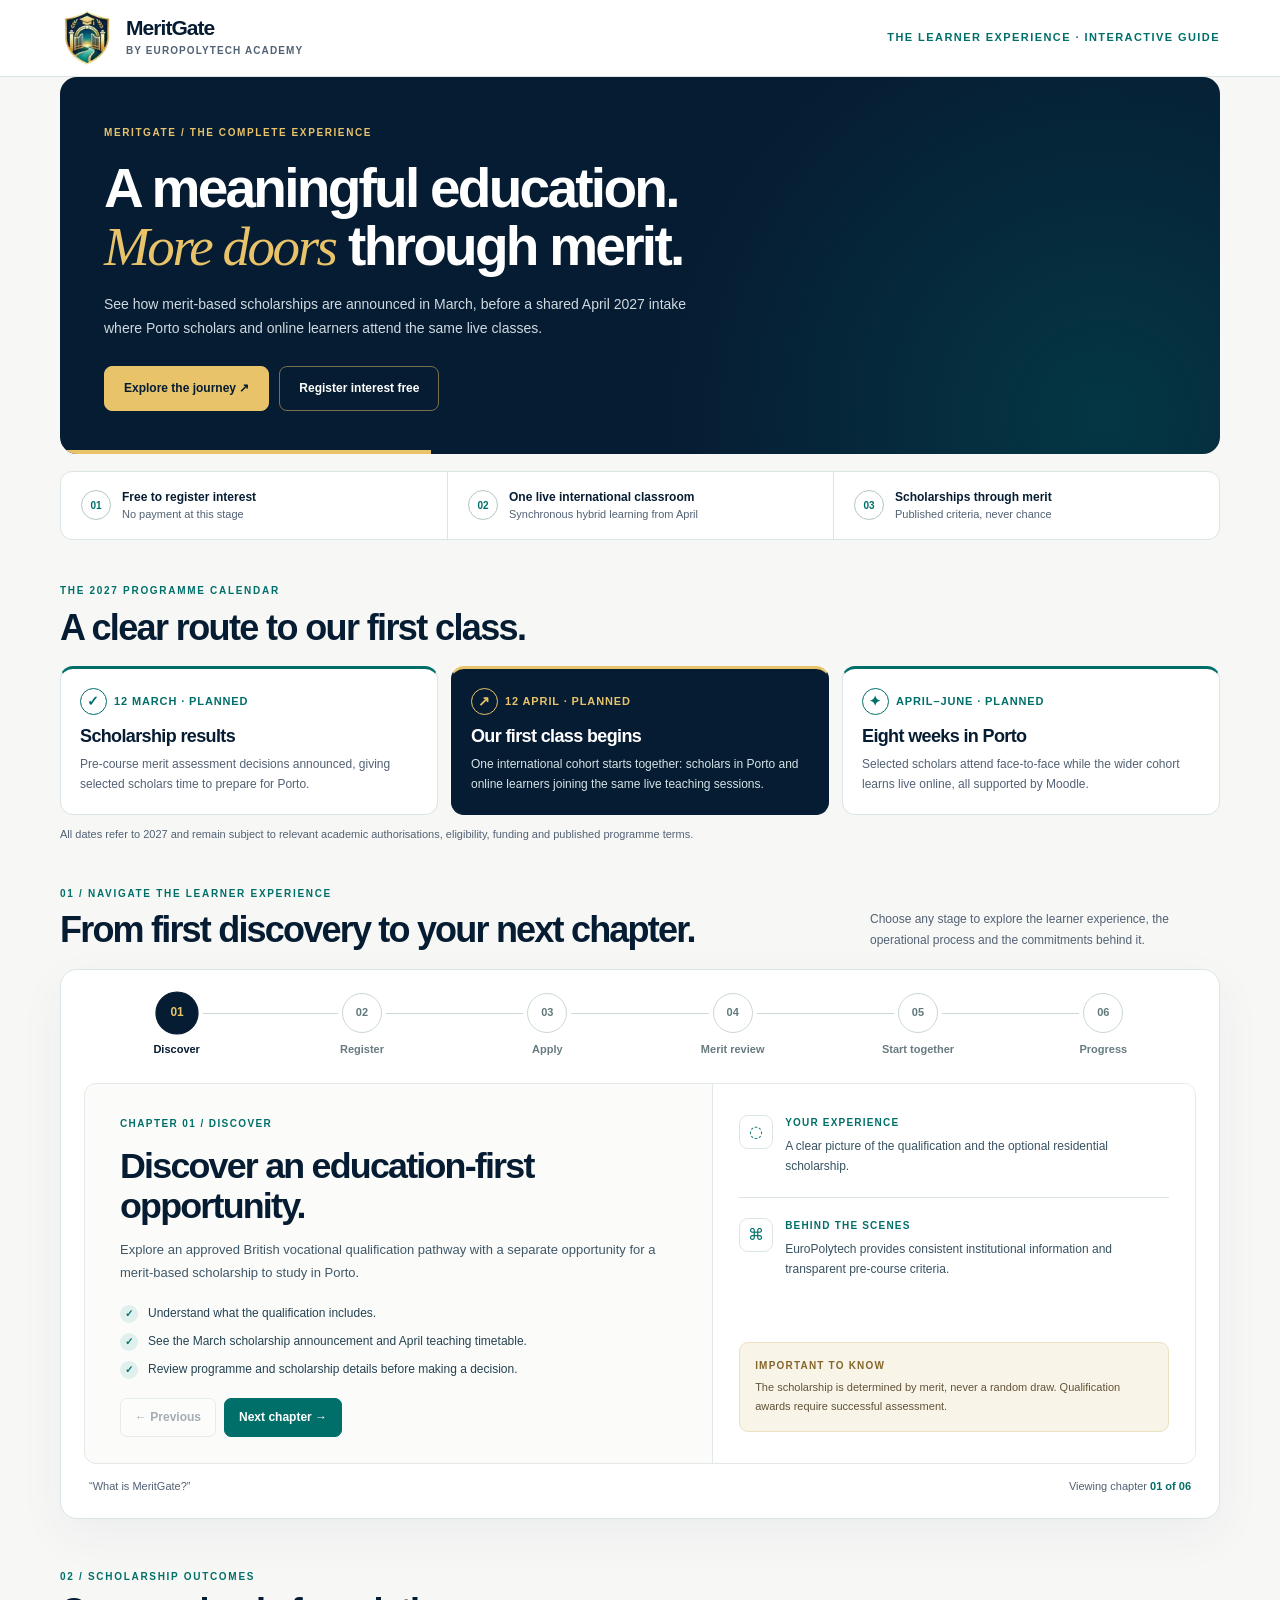
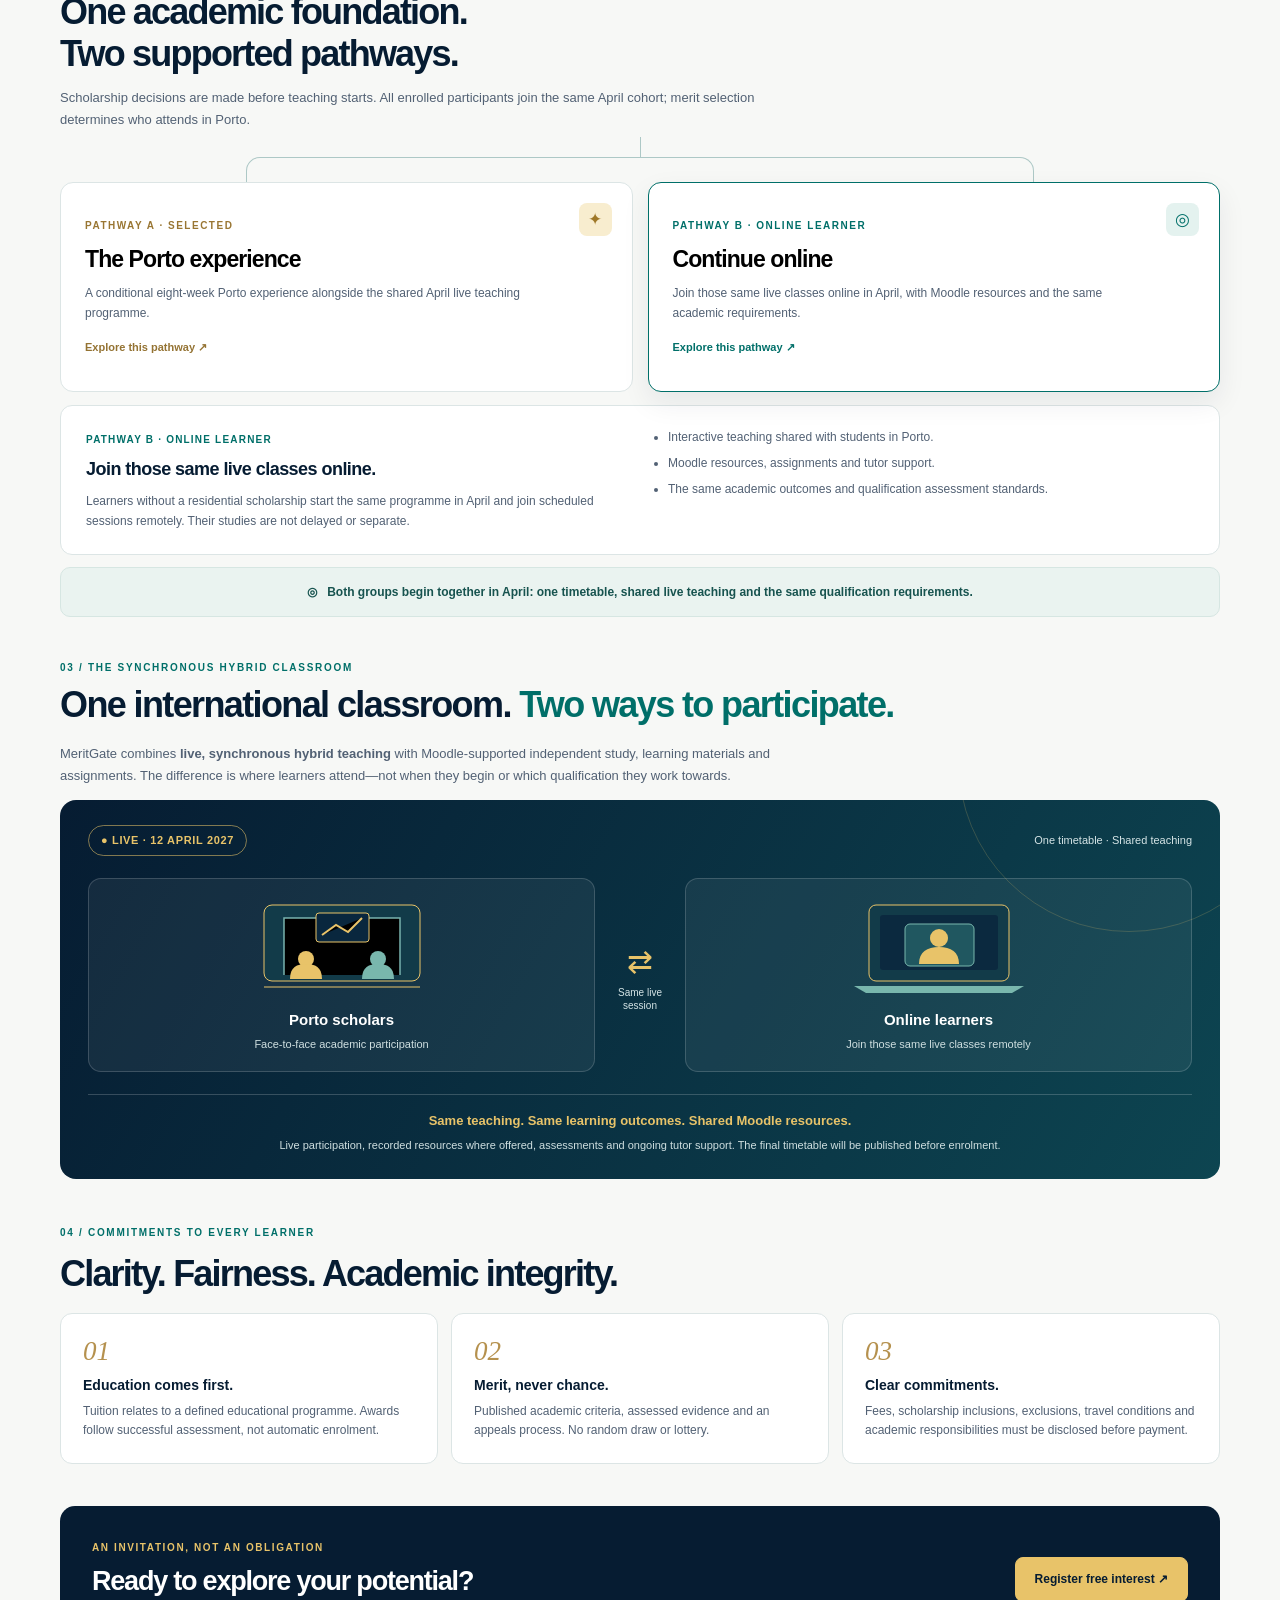
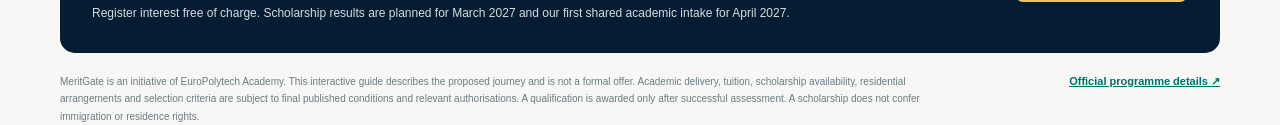
==== commit e819fa25: "Ensure logo-free hero remains full-width on tablets" ====
--- a/meritgate-journey/index.html
+++ b/meritgate-journey/index.html
@@ -19,7 +19,7 @@
 .split{margin:50px 0 0}.split-intro{max-width:740px}.split-intro p{color:var(--slate);font-size:13px;line-height:1.7;margin:13px 0 0}.fork{height:45px;width:68%;margin:6px auto 0;position:relative}.fork:before{content:"";position:absolute;left:50%;top:0;height:20px;border-left:1px solid #ADC8C6}.fork:after{content:"";position:absolute;left:0;right:0;top:20px;height:25px;border-left:1px solid #ADC8C6;border-right:1px solid #ADC8C6;border-top:1px solid #ADC8C6;border-radius:14px 14px 0 0}
 .routes{display:grid;grid-template-columns:1fr 1fr;gap:15px}.route{position:relative;min-height:210px;padding:24px;border:1px solid var(--line);background:#fff;border-radius:13px;text-align:left;cursor:pointer;transition:transform .2s,border-color .2s,box-shadow .2s}.route:hover{transform:translateY(-3px)}.route[aria-pressed=true]{border-color:var(--teal);box-shadow:0 11px 28px rgba(6,28,50,.075)}.route.scholar[aria-pressed=true]{border-color:#C5A252}.route-kicker{display:block;font-size:10px;letter-spacing:.15em;text-transform:uppercase;color:var(--teal);font-weight:850}.scholar .route-kicker{color:#997633}.route h3{font-size:23px;letter-spacing:-.04em;line-height:1.15;margin:12px 0}.route p{font-size:12px;line-height:1.66;color:var(--slate);margin:0;max-width:440px}.route-more{display:block;color:var(--teal);font-weight:850;font-size:11px;margin-top:15px}.scholar .route-more{color:#947333}.route-symbol{position:absolute;right:20px;top:20px;width:33px;height:33px;border-radius:8px;display:grid;place-items:center;background:#E4F2EF;color:var(--teal);font-size:17px}.scholar .route-symbol{background:#F8EDCF;color:#9F7828}.route-info{display:grid;grid-template-columns:1fr 1fr;gap:20px;background:#fff;border:1px solid var(--line);padding:22px 25px;border-radius:12px;margin-top:13px;min-height:137px}.route-info small{color:var(--teal);font-weight:850;letter-spacing:.12em;font-size:10px;text-transform:uppercase}.route-info h4{font-size:18px;letter-spacing:-.03em;margin:6px 0 8px}.route-info p,.route-info li{font-size:12px;color:var(--slate);line-height:1.65}.route-info p{margin:0}.route-info ul{margin:0;padding-left:18px}.route-info li+li{margin-top:6px}.converge{margin-top:12px;display:flex;align-items:center;justify-content:center;gap:10px;border:1px solid #D6E6E2;background:#EAF3F0;padding:15px;border-radius:10px;color:#17534F;font-size:12px;font-weight:800;text-align:center}
 .principles{margin:46px 0 0}.principle-grid{display:grid;grid-template-columns:repeat(3,1fr);gap:13px;margin-top:19px}.principle{background:#fff;border:1px solid var(--line);border-radius:12px;padding:22px;min-height:145px}.principle b{font:italic 27px var(--serif);color:#B5914E;font-weight:400}.principle h3{font-size:14px;margin:8px 0 5px}.principle p{font-size:12px;color:var(--slate);line-height:1.65;margin:0}.closing{margin-top:42px;background:var(--navy);color:#fff;border-radius:15px;padding:30px 32px;display:flex;justify-content:space-between;align-items:center;gap:20px}.closing h2{letter-spacing:-.045em;font-size:27px;line-height:1.2;margin:7px 0}.closing p{font-size:12px;color:#CFDFE0;margin:0}.closing .button{flex-shrink:0}.footer{padding-top:20px;display:flex;gap:20px;align-items:start;justify-content:space-between}.footer p{font-size:10px;line-height:1.75;color:#6C7B81;margin:0;max-width:880px}.footer a{font-size:11px;font-weight:800;color:var(--teal);white-space:nowrap}
-@media(max-width:880px){.hero{grid-template-columns:1fr 220px}.hero-copy{padding:32px}.chapter-main{padding:26px}.chapter-side{padding:24px 20px}.fact{padding:14px}.arch{min-height:275px}}
+@media(max-width:880px){.hero-copy{padding:32px}.chapter-main{padding:26px}.chapter-side{padding:24px 20px}.fact{padding:14px}.arch{min-height:275px}}
 @media(max-width:700px){.layout{padding:0 14px}.masthead{min-height:68px}.mast-tag{display:none}main{padding-top:13px}.hero{display:block}.hero-copy{padding:32px 23px}.hero h1{font-size:clamp(34px,9vw,49px)}.arch{display:none}.hero-buttons{align-items:stretch}.facts{grid-template-columns:1fr;margin:13px 0 33px}.fact+.fact{border-left:0;border-top:1px solid var(--line)}.fact{padding:11px 16px}.section-head{display:block}.section-head p{margin-top:8px;max-width:none}.explorer{padding:12px;border-radius:14px}.stages{overflow-x:auto;grid-template-columns:repeat(6,82px);padding-bottom:8px;scrollbar-width:thin}.stages:before{display:none}.stage-dot{height:36px;width:36px}.stage{font-size:10px}.chapter{display:block}.chapter-main{padding:25px 20px}.chapter-main h3{font-size:28px}.chapter-side{border-left:0;border-top:1px solid var(--line);padding:22px 20px}.meta{display:block}.meta strong{display:block}.split{margin-top:35px}.fork{display:none}.routes{grid-template-columns:1fr;gap:10px}.route{min-height:0;padding:22px}.route-info{grid-template-columns:1fr;gap:11px;padding:18px}.principle-grid{grid-template-columns:1fr;gap:9px}.principle{min-height:0;padding:17px}.closing{display:block;padding:25px 21px}.closing .button{margin-top:18px;width:100%}.footer{display:block}.footer a{display:block;margin-top:12px}}
 @media(max-width:370px){.hero-buttons .button{width:100%}.chapter-main{padding:21px 16px}.chapter-side{padding:20px 16px}}
 @media(prefers-reduced-motion:reduce){html{scroll-behavior:auto}*,*:before,*:after{animation-duration:.01ms!important;transition-duration:.01ms!important}}
